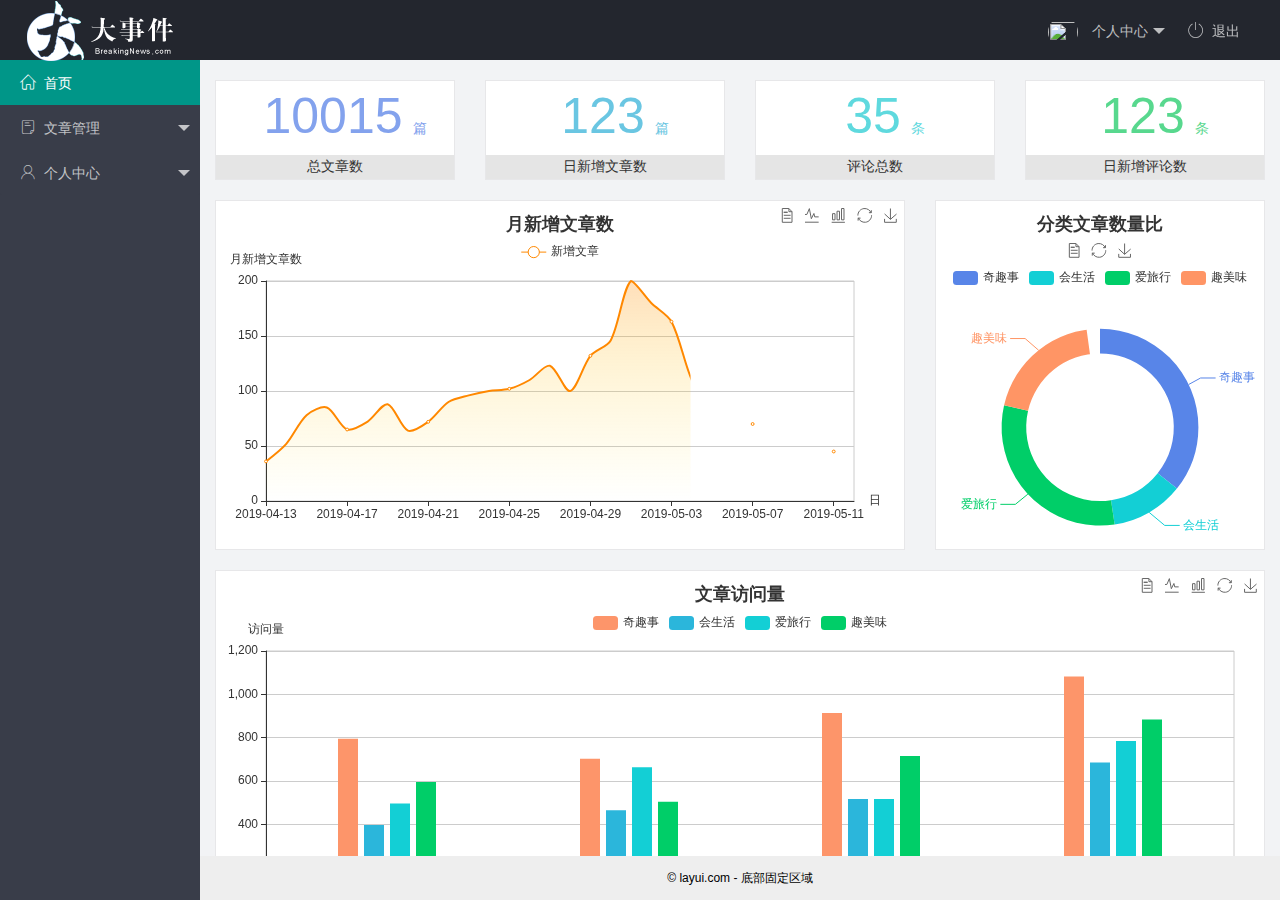
==== index.html @ 003c9196 "新增了index.html" ====
<!DOCTYPE html>
<html lang="en">

<head>
    <meta charset="UTF-8" />
    <meta name="viewport" content="width=device-width, initial-scale=1.0" />
    <title>后台主页</title>
    <!-- 导入 layui 的样式表 -->
    <link rel="stylesheet" href="/assets/lib/layui/css/layui.css" />
    <link rel="stylesheet" href="/assets/css/index.css">
    <link rel="stylesheet" href="/assets/fonts/iconfont.css">
</head>

<body class="layui-layout-body">
    <div class="layui-layout layui-layout-admin">
        <div class="layui-header">
            <div class="layui-logo">
                <img src="/assets/images/logo.png" alt="" />
            </div>
            <!-- 头部区域（可配合layui已有的水平导航） -->
            <ul class="layui-nav layui-layout-right">
                <li class="layui-nav-item">
                    <a href="javascript:;">
                        <img src="http://t.cn/RCzsdCq" class="layui-nav-img" />
                        个人中心
                    </a>
                    <dl class="layui-nav-child">
                        <dd><a href="">基本资料</a></dd>
                        <dd><a href="">更换头像</a></dd>
                        <dd><a href="">重置密码</a></dd>
                    </dl>
                </li>
                <li class="layui-nav-item"><a href=""><span class="iconfont icon-tuichu"></span>退出</a></li>
            </ul>
        </div>

        <div class="layui-side layui-bg-black">
            <div class="layui-side-scroll">
                <!-- 左侧导航区域（可配合layui已有的垂直导航） -->
                <ul class="layui-nav layui-nav-tree" lay-shrink="all">
                    <li class="layui-nav-item  layui-this"><a href="/home/dashboard.html" target="fm"><span
                                class="iconfont icon-home"></span>首页</a></li>
                    <li class="layui-nav-item">
                        <a class="" href="javascript:;"><span class="iconfont icon-16"></span>文章管理</a>
                        <dl class="layui-nav-child">
                            <dd><a href="javascript:;"><i class="layui-icon layui-icon-app"></i>文章类别</a></dd>
                            <dd><a href="javascript:;"><i class="layui-icon layui-icon-app"></i>文章列表</a></dd>
                            <dd><a href="javascript:;"><i class="layui-icon layui-icon-app"></i>发布文章</a></dd>
                        </dl>
                    </li>
                    <li class="layui-nav-item">
                        <a href="javascript:;"><span class="iconfont icon-user"></span>个人中心</a>
                        <dl class="layui-nav-child">
                            <dd><a href="javascript:;"><i class="layui-icon layui-icon-app"></i>基本资料</a></dd>
                            <dd><a href="javascript:;"><i class="layui-icon layui-icon-app"></i>更换头像</a></dd>
                            <dd><a href=""><i class="layui-icon layui-icon-app"></i>重置密码</a></dd>
                        </dl>
                    </li>
                </ul>
            </div>
        </div>

        <div class="layui-body">
            <!-- 内容主体区域 -->
            <!-- <div style="padding: 15px;">内容主体区域</div> -->
            <iframe name="fm" frameborder="0" src="/home/dashboard.html"></iframe>
        </div>

        <div class="layui-footer">
            <!-- 底部固定区域 -->
            © layui.com - 底部固定区域
        </div>
    </div>
    <!-- 导入 layui 的JS文件 -->
    <script src="/assets/lib/layui/layui.all.js"></script>
</body>

</html>
---- assets/lib/layui/css/layui.css ----
/** layui-v2.5.5 MIT License By https://www.layui.com */
 .layui-inline,img{display:inline-block;vertical-align:middle}h1,h2,h3,h4,h5,h6{font-weight:400}.layui-edge,.layui-header,.layui-inline,.layui-main{position:relative}.layui-body,.layui-edge,.layui-elip{overflow:hidden}.layui-btn,.layui-edge,.layui-inline,img{vertical-align:middle}.layui-btn,.layui-disabled,.layui-icon,.layui-unselect{-moz-user-select:none;-webkit-user-select:none;-ms-user-select:none}.layui-elip,.layui-form-checkbox span,.layui-form-pane .layui-form-label{text-overflow:ellipsis;white-space:nowrap}.layui-breadcrumb,.layui-tree-btnGroup{visibility:hidden}blockquote,body,button,dd,div,dl,dt,form,h1,h2,h3,h4,h5,h6,input,li,ol,p,pre,td,textarea,th,ul{margin:0;padding:0;-webkit-tap-highlight-color:rgba(0,0,0,0)}a:active,a:hover{outline:0}img{border:none}li{list-style:none}table{border-collapse:collapse;border-spacing:0}h4,h5,h6{font-size:100%}button,input,optgroup,option,select,textarea{font-family:inherit;font-size:inherit;font-style:inherit;font-weight:inherit;outline:0}pre{white-space:pre-wrap;white-space:-moz-pre-wrap;white-space:-pre-wrap;white-space:-o-pre-wrap;word-wrap:break-word}body{line-height:24px;font:14px Helvetica Neue,Helvetica,PingFang SC,Tahoma,Arial,sans-serif}hr{height:1px;margin:10px 0;border:0;clear:both}a{color:#333;text-decoration:none}a:hover{color:#777}a cite{font-style:normal;*cursor:pointer}.layui-border-box,.layui-border-box *{box-sizing:border-box}.layui-box,.layui-box *{box-sizing:content-box}.layui-clear{clear:both;*zoom:1}.layui-clear:after{content:'\20';clear:both;*zoom:1;display:block;height:0}.layui-inline{*display:inline;*zoom:1}.layui-edge{display:inline-block;width:0;height:0;border-width:6px;border-style:dashed;border-color:transparent}.layui-edge-top{top:-4px;border-bottom-color:#999;border-bottom-style:solid}.layui-edge-right{border-left-color:#999;border-left-style:solid}.layui-edge-bottom{top:2px;border-top-color:#999;border-top-style:solid}.layui-edge-left{border-right-color:#999;border-right-style:solid}.layui-disabled,.layui-disabled:hover{color:#d2d2d2!important;cursor:not-allowed!important}.layui-circle{border-radius:100%}.layui-show{display:block!important}.layui-hide{display:none!important}@font-face{font-family:layui-icon;src:url(../font/iconfont.eot?v=250);src:url(../font/iconfont.eot?v=250#iefix) format('embedded-opentype'),url(../font/iconfont.woff2?v=250) format('woff2'),url(../font/iconfont.woff?v=250) format('woff'),url(../font/iconfont.ttf?v=250) format('truetype'),url(../font/iconfont.svg?v=250#layui-icon) format('svg')}.layui-icon{font-family:layui-icon!important;font-size:16px;font-style:normal;-webkit-font-smoothing:antialiased;-moz-osx-font-smoothing:grayscale}.layui-icon-reply-fill:before{content:"\e611"}.layui-icon-set-fill:before{content:"\e614"}.layui-icon-menu-fill:before{content:"\e60f"}.layui-icon-search:before{content:"\e615"}.layui-icon-share:before{content:"\e641"}.layui-icon-set-sm:before{content:"\e620"}.layui-icon-engine:before{content:"\e628"}.layui-icon-close:before{content:"\1006"}.layui-icon-close-fill:before{content:"\1007"}.layui-icon-chart-screen:before{content:"\e629"}.layui-icon-star:before{content:"\e600"}.layui-icon-circle-dot:before{content:"\e617"}.layui-icon-chat:before{content:"\e606"}.layui-icon-release:before{content:"\e609"}.layui-icon-list:before{content:"\e60a"}.layui-icon-chart:before{content:"\e62c"}.layui-icon-ok-circle:before{content:"\1005"}.layui-icon-layim-theme:before{content:"\e61b"}.layui-icon-table:before{content:"\e62d"}.layui-icon-right:before{content:"\e602"}.layui-icon-left:before{content:"\e603"}.layui-icon-cart-simple:before{content:"\e698"}.layui-icon-face-cry:before{content:"\e69c"}.layui-icon-face-smile:before{content:"\e6af"}.layui-icon-survey:before{content:"\e6b2"}.layui-icon-tree:before{content:"\e62e"}.layui-icon-upload-circle:before{content:"\e62f"}.layui-icon-add-circle:before{content:"\e61f"}.layui-icon-download-circle:before{content:"\e601"}.layui-icon-templeate-1:before{content:"\e630"}.layui-icon-util:before{content:"\e631"}.layui-icon-face-surprised:before{content:"\e664"}.layui-icon-edit:before{content:"\e642"}.layui-icon-speaker:before{content:"\e645"}.layui-icon-down:before{content:"\e61a"}.layui-icon-file:before{content:"\e621"}.layui-icon-layouts:before{content:"\e632"}.layui-icon-rate-half:before{content:"\e6c9"}.layui-icon-add-circle-fine:before{content:"\e608"}.layui-icon-prev-circle:before{content:"\e633"}.layui-icon-read:before{content:"\e705"}.layui-icon-404:before{content:"\e61c"}.layui-icon-carousel:before{content:"\e634"}.layui-icon-help:before{content:"\e607"}.layui-icon-code-circle:before{content:"\e635"}.layui-icon-water:before{content:"\e636"}.layui-icon-username:before{content:"\e66f"}.layui-icon-find-fill:before{content:"\e670"}.layui-icon-about:before{content:"\e60b"}.layui-icon-location:before{content:"\e715"}.layui-icon-up:before{content:"\e619"}.layui-icon-pause:before{content:"\e651"}.layui-icon-date:before{content:"\e637"}.layui-icon-layim-uploadfile:before{content:"\e61d"}.layui-icon-delete:before{content:"\e640"}.layui-icon-play:before{content:"\e652"}.layui-icon-top:before{content:"\e604"}.layui-icon-friends:before{content:"\e612"}.layui-icon-refresh-3:before{content:"\e9aa"}.layui-icon-ok:before{content:"\e605"}.layui-icon-layer:before{content:"\e638"}.layui-icon-face-smile-fine:before{content:"\e60c"}.layui-icon-dollar:before{content:"\e659"}.layui-icon-group:before{content:"\e613"}.layui-icon-layim-download:before{content:"\e61e"}.layui-icon-picture-fine:before{content:"\e60d"}.layui-icon-link:before{content:"\e64c"}.layui-icon-diamond:before{content:"\e735"}.layui-icon-log:before{content:"\e60e"}.layui-icon-rate-solid:before{content:"\e67a"}.layui-icon-fonts-del:before{content:"\e64f"}.layui-icon-unlink:before{content:"\e64d"}.layui-icon-fonts-clear:before{content:"\e639"}.layui-icon-triangle-r:before{content:"\e623"}.layui-icon-circle:before{content:"\e63f"}.layui-icon-radio:before{content:"\e643"}.layui-icon-align-center:before{content:"\e647"}.layui-icon-align-right:before{content:"\e648"}.layui-icon-align-left:before{content:"\e649"}.layui-icon-loading-1:before{content:"\e63e"}.layui-icon-return:before{content:"\e65c"}.layui-icon-fonts-strong:before{content:"\e62b"}.layui-icon-upload:before{content:"\e67c"}.layui-icon-dialogue:before{content:"\e63a"}.layui-icon-video:before{content:"\e6ed"}.layui-icon-headset:before{content:"\e6fc"}.layui-icon-cellphone-fine:before{content:"\e63b"}.layui-icon-add-1:before{content:"\e654"}.layui-icon-face-smile-b:before{content:"\e650"}.layui-icon-fonts-html:before{content:"\e64b"}.layui-icon-form:before{content:"\e63c"}.layui-icon-cart:before{content:"\e657"}.layui-icon-camera-fill:before{content:"\e65d"}.layui-icon-tabs:before{content:"\e62a"}.layui-icon-fonts-code:before{content:"\e64e"}.layui-icon-fire:before{content:"\e756"}.layui-icon-set:before{content:"\e716"}.layui-icon-fonts-u:before{content:"\e646"}.layui-icon-triangle-d:before{content:"\e625"}.layui-icon-tips:before{content:"\e702"}.layui-icon-picture:before{content:"\e64a"}.layui-icon-more-vertical:before{content:"\e671"}.layui-icon-flag:before{content:"\e66c"}.layui-icon-loading:before{content:"\e63d"}.layui-icon-fonts-i:before{content:"\e644"}.layui-icon-refresh-1:before{content:"\e666"}.layui-icon-rmb:before{content:"\e65e"}.layui-icon-home:before{content:"\e68e"}.layui-icon-user:before{content:"\e770"}.layui-icon-notice:before{content:"\e667"}.layui-icon-login-weibo:before{content:"\e675"}.layui-icon-voice:before{content:"\e688"}.layui-icon-upload-drag:before{content:"\e681"}.layui-icon-login-qq:before{content:"\e676"}.layui-icon-snowflake:before{content:"\e6b1"}.layui-icon-file-b:before{content:"\e655"}.layui-icon-template:before{content:"\e663"}.layui-icon-auz:before{content:"\e672"}.layui-icon-console:before{content:"\e665"}.layui-icon-app:before{content:"\e653"}.layui-icon-prev:before{content:"\e65a"}.layui-icon-website:before{content:"\e7ae"}.layui-icon-next:before{content:"\e65b"}.layui-icon-component:before{content:"\e857"}.layui-icon-more:before{content:"\e65f"}.layui-icon-login-wechat:before{content:"\e677"}.layui-icon-shrink-right:before{content:"\e668"}.layui-icon-spread-left:before{content:"\e66b"}.layui-icon-camera:before{content:"\e660"}.layui-icon-note:before{content:"\e66e"}.layui-icon-refresh:before{content:"\e669"}.layui-icon-female:before{content:"\e661"}.layui-icon-male:before{content:"\e662"}.layui-icon-password:before{content:"\e673"}.layui-icon-senior:before{content:"\e674"}.layui-icon-theme:before{content:"\e66a"}.layui-icon-tread:before{content:"\e6c5"}.layui-icon-praise:before{content:"\e6c6"}.layui-icon-star-fill:before{content:"\e658"}.layui-icon-rate:before{content:"\e67b"}.layui-icon-template-1:before{content:"\e656"}.layui-icon-vercode:before{content:"\e679"}.layui-icon-cellphone:before{content:"\e678"}.layui-icon-screen-full:before{content:"\e622"}.layui-icon-screen-restore:before{content:"\e758"}.layui-icon-cols:before{content:"\e610"}.layui-icon-export:before{content:"\e67d"}.layui-icon-print:before{content:"\e66d"}.layui-icon-slider:before{content:"\e714"}.layui-icon-addition:before{content:"\e624"}.layui-icon-subtraction:before{content:"\e67e"}.layui-icon-service:before{content:"\e626"}.layui-icon-transfer:before{content:"\e691"}.layui-main{width:1140px;margin:0 auto}.layui-header{z-index:1000;height:60px}.layui-header a:hover{transition:all .5s;-webkit-transition:all .5s}.layui-side{position:fixed;left:0;top:0;bottom:0;z-index:999;width:200px;overflow-x:hidden}.layui-side-scroll{position:relative;width:220px;height:100%;overflow-x:hidden}.layui-body{position:absolute;left:200px;right:0;top:0;bottom:0;z-index:998;width:auto;overflow-y:auto;box-sizing:border-box}.layui-layout-body{overflow:hidden}.layui-layout-admin .layui-header{background-color:#23262E}.layui-layout-admin .layui-side{top:60px;width:200px;overflow-x:hidden}.layui-layout-admin .layui-body{position:fixed;top:60px;bottom:44px}.layui-layout-admin .layui-main{width:auto;margin:0 15px}.layui-layout-admin .layui-footer{position:fixed;left:200px;right:0;bottom:0;height:44px;line-height:44px;padding:0 15px;background-color:#eee}.layui-layout-admin .layui-logo{position:absolute;left:0;top:0;width:200px;height:100%;line-height:60px;text-align:center;color:#009688;font-size:16px}.layui-layout-admin .layui-header .layui-nav{background:0 0}.layui-layout-left{position:absolute!important;left:200px;top:0}.layui-layout-right{position:absolute!important;right:0;top:0}.layui-container{position:relative;margin:0 auto;padding:0 15px;box-sizing:border-box}.layui-fluid{position:relative;margin:0 auto;padding:0 15px}.layui-row:after,.layui-row:before{content:'';display:block;clear:both}.layui-col-lg1,.layui-col-lg10,.layui-col-lg11,.layui-col-lg12,.layui-col-lg2,.layui-col-lg3,.layui-col-lg4,.layui-col-lg5,.layui-col-lg6,.layui-col-lg7,.layui-col-lg8,.layui-col-lg9,.layui-col-md1,.layui-col-md10,.layui-col-md11,.layui-col-md12,.layui-col-md2,.layui-col-md3,.layui-col-md4,.layui-col-md5,.layui-col-md6,.layui-col-md7,.layui-col-md8,.layui-col-md9,.layui-col-sm1,.layui-col-sm10,.layui-col-sm11,.layui-col-sm12,.layui-col-sm2,.layui-col-sm3,.layui-col-sm4,.layui-col-sm5,.layui-col-sm6,.layui-col-sm7,.layui-col-sm8,.layui-col-sm9,.layui-col-xs1,.layui-col-xs10,.layui-col-xs11,.layui-col-xs12,.layui-col-xs2,.layui-col-xs3,.layui-col-xs4,.layui-col-xs5,.layui-col-xs6,.layui-col-xs7,.layui-col-xs8,.layui-col-xs9{position:relative;display:block;box-sizing:border-box}.layui-col-xs1,.layui-col-xs10,.layui-col-xs11,.layui-col-xs12,.layui-col-xs2,.layui-col-xs3,.layui-col-xs4,.layui-col-xs5,.layui-col-xs6,.layui-col-xs7,.layui-col-xs8,.layui-col-xs9{float:left}.layui-col-xs1{width:8.33333333%}.layui-col-xs2{width:16.66666667%}.layui-col-xs3{width:25%}.layui-col-xs4{width:33.33333333%}.layui-col-xs5{width:41.66666667%}.layui-col-xs6{width:50%}.layui-col-xs7{width:58.33333333%}.layui-col-xs8{width:66.66666667%}.layui-col-xs9{width:75%}.layui-col-xs10{width:83.33333333%}.layui-col-xs11{width:91.66666667%}.layui-col-xs12{width:100%}.layui-col-xs-offset1{margin-left:8.33333333%}.layui-col-xs-offset2{margin-left:16.66666667%}.layui-col-xs-offset3{margin-left:25%}.layui-col-xs-offset4{margin-left:33.33333333%}.layui-col-xs-offset5{margin-left:41.66666667%}.layui-col-xs-offset6{margin-left:50%}.layui-col-xs-offset7{margin-left:58.33333333%}.layui-col-xs-offset8{margin-left:66.66666667%}.layui-col-xs-offset9{margin-left:75%}.layui-col-xs-offset10{margin-left:83.33333333%}.layui-col-xs-offset11{margin-left:91.66666667%}.layui-col-xs-offset12{margin-left:100%}@media screen and (max-width:768px){.layui-hide-xs{display:none!important}.layui-show-xs-block{display:block!important}.layui-show-xs-inline{display:inline!important}.layui-show-xs-inline-block{display:inline-block!important}}@media screen and (min-width:768px){.layui-container{width:750px}.layui-hide-sm{display:none!important}.layui-show-sm-block{display:block!important}.layui-show-sm-inline{display:inline!important}.layui-show-sm-inline-block{display:inline-block!important}.layui-col-sm1,.layui-col-sm10,.layui-col-sm11,.layui-col-sm12,.layui-col-sm2,.layui-col-sm3,.layui-col-sm4,.layui-col-sm5,.layui-col-sm6,.layui-col-sm7,.layui-col-sm8,.layui-col-sm9{float:left}.layui-col-sm1{width:8.33333333%}.layui-col-sm2{width:16.66666667%}.layui-col-sm3{width:25%}.layui-col-sm4{width:33.33333333%}.layui-col-sm5{width:41.66666667%}.layui-col-sm6{width:50%}.layui-col-sm7{width:58.33333333%}.layui-col-sm8{width:66.66666667%}.layui-col-sm9{width:75%}.layui-col-sm10{width:83.33333333%}.layui-col-sm11{width:91.66666667%}.layui-col-sm12{width:100%}.layui-col-sm-offset1{margin-left:8.33333333%}.layui-col-sm-offset2{margin-left:16.66666667%}.layui-col-sm-offset3{margin-left:25%}.layui-col-sm-offset4{margin-left:33.33333333%}.layui-col-sm-offset5{margin-left:41.66666667%}.layui-col-sm-offset6{margin-left:50%}.layui-col-sm-offset7{margin-left:58.33333333%}.layui-col-sm-offset8{margin-left:66.66666667%}.layui-col-sm-offset9{margin-left:75%}.layui-col-sm-offset10{margin-left:83.33333333%}.layui-col-sm-offset11{margin-left:91.66666667%}.layui-col-sm-offset12{margin-left:100%}}@media screen and (min-width:992px){.layui-container{width:970px}.layui-hide-md{display:none!important}.layui-show-md-block{display:block!important}.layui-show-md-inline{display:inline!important}.layui-show-md-inline-block{display:inline-block!important}.layui-col-md1,.layui-col-md10,.layui-col-md11,.layui-col-md12,.layui-col-md2,.layui-col-md3,.layui-col-md4,.layui-col-md5,.layui-col-md6,.layui-col-md7,.layui-col-md8,.layui-col-md9{float:left}.layui-col-md1{width:8.33333333%}.layui-col-md2{width:16.66666667%}.layui-col-md3{width:25%}.layui-col-md4{width:33.33333333%}.layui-col-md5{width:41.66666667%}.layui-col-md6{width:50%}.layui-col-md7{width:58.33333333%}.layui-col-md8{width:66.66666667%}.layui-col-md9{width:75%}.layui-col-md10{width:83.33333333%}.layui-col-md11{width:91.66666667%}.layui-col-md12{width:100%}.layui-col-md-offset1{margin-left:8.33333333%}.layui-col-md-offset2{margin-left:16.66666667%}.layui-col-md-offset3{margin-left:25%}.layui-col-md-offset4{margin-left:33.33333333%}.layui-col-md-offset5{margin-left:41.66666667%}.layui-col-md-offset6{margin-left:50%}.layui-col-md-offset7{margin-left:58.33333333%}.layui-col-md-offset8{margin-left:66.66666667%}.layui-col-md-offset9{margin-left:75%}.layui-col-md-offset10{margin-left:83.33333333%}.layui-col-md-offset11{margin-left:91.66666667%}.layui-col-md-offset12{margin-left:100%}}@media screen and (min-width:1200px){.layui-container{width:1170px}.layui-hide-lg{display:none!important}.layui-show-lg-block{display:block!important}.layui-show-lg-inline{display:inline!important}.layui-show-lg-inline-block{display:inline-block!important}.layui-col-lg1,.layui-col-lg10,.layui-col-lg11,.layui-col-lg12,.layui-col-lg2,.layui-col-lg3,.layui-col-lg4,.layui-col-lg5,.layui-col-lg6,.layui-col-lg7,.layui-col-lg8,.layui-col-lg9{float:left}.layui-col-lg1{width:8.33333333%}.layui-col-lg2{width:16.66666667%}.layui-col-lg3{width:25%}.layui-col-lg4{width:33.33333333%}.layui-col-lg5{width:41.66666667%}.layui-col-lg6{width:50%}.layui-col-lg7{width:58.33333333%}.layui-col-lg8{width:66.66666667%}.layui-col-lg9{width:75%}.layui-col-lg10{width:83.33333333%}.layui-col-lg11{width:91.66666667%}.layui-col-lg12{width:100%}.layui-col-lg-offset1{margin-left:8.33333333%}.layui-col-lg-offset2{margin-left:16.66666667%}.layui-col-lg-offset3{margin-left:25%}.layui-col-lg-offset4{margin-left:33.33333333%}.layui-col-lg-offset5{margin-left:41.66666667%}.layui-col-lg-offset6{margin-left:50%}.layui-col-lg-offset7{margin-left:58.33333333%}.layui-col-lg-offset8{margin-left:66.66666667%}.layui-col-lg-offset9{margin-left:75%}.layui-col-lg-offset10{margin-left:83.33333333%}.layui-col-lg-offset11{margin-left:91.66666667%}.layui-col-lg-offset12{margin-left:100%}}.layui-col-space1{margin:-.5px}.layui-col-space1>*{padding:.5px}.layui-col-space3{margin:-1.5px}.layui-col-space3>*{padding:1.5px}.layui-col-space5{margin:-2.5px}.layui-col-space5>*{padding:2.5px}.layui-col-space8{margin:-3.5px}.layui-col-space8>*{padding:3.5px}.layui-col-space10{margin:-5px}.layui-col-space10>*{padding:5px}.layui-col-space12{margin:-6px}.layui-col-space12>*{padding:6px}.layui-col-space15{margin:-7.5px}.layui-col-space15>*{padding:7.5px}.layui-col-space18{margin:-9px}.layui-col-space18>*{padding:9px}.layui-col-space20{margin:-10px}.layui-col-space20>*{padding:10px}.layui-col-space22{margin:-11px}.layui-col-space22>*{padding:11px}.layui-col-space25{margin:-12.5px}.layui-col-space25>*{padding:12.5px}.layui-col-space30{margin:-15px}.layui-col-space30>*{padding:15px}.layui-btn,.layui-input,.layui-select,.layui-textarea,.layui-upload-button{outline:0;-webkit-appearance:none;transition:all .3s;-webkit-transition:all .3s;box-sizing:border-box}.layui-elem-quote{margin-bottom:10px;padding:15px;line-height:22px;border-left:5px solid #009688;border-radius:0 2px 2px 0;background-color:#f2f2f2}.layui-quote-nm{border-style:solid;border-width:1px 1px 1px 5px;background:0 0}.layui-elem-field{margin-bottom:10px;padding:0;border-width:1px;border-style:solid}.layui-elem-field legend{margin-left:20px;padding:0 10px;font-size:20px;font-weight:300}.layui-field-title{margin:10px 0 20px;border-width:1px 0 0}.layui-field-box{padding:10px 15px}.layui-field-title .layui-field-box{padding:10px 0}.layui-progress{position:relative;height:6px;border-radius:20px;background-color:#e2e2e2}.layui-progress-bar{position:absolute;left:0;top:0;width:0;max-width:100%;height:6px;border-radius:20px;text-align:right;background-color:#5FB878;transition:all .3s;-webkit-transition:all .3s}.layui-progress-big,.layui-progress-big .layui-progress-bar{height:18px;line-height:18px}.layui-progress-text{position:relative;top:-20px;line-height:18px;font-size:12px;color:#666}.layui-progress-big .layui-progress-text{position:static;padding:0 10px;color:#fff}.layui-collapse{border-width:1px;border-style:solid;border-radius:2px}.layui-colla-content,.layui-colla-item{border-top-width:1px;border-top-style:solid}.layui-colla-item:first-child{border-top:none}.layui-colla-title{position:relative;height:42px;line-height:42px;padding:0 15px 0 35px;color:#333;background-color:#f2f2f2;cursor:pointer;font-size:14px;overflow:hidden}.layui-colla-content{display:none;padding:10px 15px;line-height:22px;color:#666}.layui-colla-icon{position:absolute;left:15px;top:0;font-size:14px}.layui-card{margin-bottom:15px;border-radius:2px;background-color:#fff;box-shadow:0 1px 2px 0 rgba(0,0,0,.05)}.layui-card:last-child{margin-bottom:0}.layui-card-header{position:relative;height:42px;line-height:42px;padding:0 15px;border-bottom:1px solid #f6f6f6;color:#333;border-radius:2px 2px 0 0;font-size:14px}.layui-bg-black,.layui-bg-blue,.layui-bg-cyan,.layui-bg-green,.layui-bg-orange,.layui-bg-red{color:#fff!important}.layui-card-body{position:relative;padding:10px 15px;line-height:24px}.layui-card-body[pad15]{padding:15px}.layui-card-body[pad20]{padding:20px}.layui-card-body .layui-table{margin:5px 0}.layui-card .layui-tab{margin:0}.layui-panel-window{position:relative;padding:15px;border-radius:0;border-top:5px solid #E6E6E6;background-color:#fff}.layui-auxiliar-moving{position:fixed;left:0;right:0;top:0;bottom:0;width:100%;height:100%;background:0 0;z-index:9999999999}.layui-form-label,.layui-form-mid,.layui-form-select,.layui-input-block,.layui-input-inline,.layui-textarea{position:relative}.layui-bg-red{background-color:#FF5722!important}.layui-bg-orange{background-color:#FFB800!important}.layui-bg-green{background-color:#009688!important}.layui-bg-cyan{background-color:#2F4056!important}.layui-bg-blue{background-color:#1E9FFF!important}.layui-bg-black{background-color:#393D49!important}.layui-bg-gray{background-color:#eee!important;color:#666!important}.layui-badge-rim,.layui-colla-content,.layui-colla-item,.layui-collapse,.layui-elem-field,.layui-form-pane .layui-form-item[pane],.layui-form-pane .layui-form-label,.layui-input,.layui-layedit,.layui-layedit-tool,.layui-quote-nm,.layui-select,.layui-tab-bar,.layui-tab-card,.layui-tab-title,.layui-tab-title .layui-this:after,.layui-textarea{border-color:#e6e6e6}.layui-timeline-item:before,hr{background-color:#e6e6e6}.layui-text{line-height:22px;font-size:14px;color:#666}.layui-text h1,.layui-text h2,.layui-text h3{font-weight:500;color:#333}.layui-text h1{font-size:30px}.layui-text h2{font-size:24px}.layui-text h3{font-size:18px}.layui-text a:not(.layui-btn){color:#01AAED}.layui-text a:not(.layui-btn):hover{text-decoration:underline}.layui-text ul{padding:5px 0 5px 15px}.layui-text ul li{margin-top:5px;list-style-type:disc}.layui-text em,.layui-word-aux{color:#999!important;padding:0 5px!important}.layui-btn{display:inline-block;height:38px;line-height:38px;padding:0 18px;background-color:#009688;color:#fff;white-space:nowrap;text-align:center;font-size:14px;border:none;border-radius:2px;cursor:pointer}.layui-btn:hover{opacity:.8;filter:alpha(opacity=80);color:#fff}.layui-btn:active{opacity:1;filter:alpha(opacity=100)}.layui-btn+.layui-btn{margin-left:10px}.layui-btn-container{font-size:0}.layui-btn-container .layui-btn{margin-right:10px;margin-bottom:10px}.layui-btn-container .layui-btn+.layui-btn{margin-left:0}.layui-table .layui-btn-container .layui-btn{margin-bottom:9px}.layui-btn-radius{border-radius:100px}.layui-btn .layui-icon{margin-right:3px;font-size:18px;vertical-align:bottom;vertical-align:middle\9}.layui-btn-primary{border:1px solid #C9C9C9;background-color:#fff;color:#555}.layui-btn-primary:hover{border-color:#009688;color:#333}.layui-btn-normal{background-color:#1E9FFF}.layui-btn-warm{background-color:#FFB800}.layui-btn-danger{background-color:#FF5722}.layui-btn-checked{background-color:#5FB878}.layui-btn-disabled,.layui-btn-disabled:active,.layui-btn-disabled:hover{border:1px solid #e6e6e6;background-color:#FBFBFB;color:#C9C9C9;cursor:not-allowed;opacity:1}.layui-btn-lg{height:44px;line-height:44px;padding:0 25px;font-size:16px}.layui-btn-sm{height:30px;line-height:30px;padding:0 10px;font-size:12px}.layui-btn-sm i{font-size:16px!important}.layui-btn-xs{height:22px;line-height:22px;padding:0 5px;font-size:12px}.layui-btn-xs i{font-size:14px!important}.layui-btn-group{display:inline-block;vertical-align:middle;font-size:0}.layui-btn-group .layui-btn{margin-left:0!important;margin-right:0!important;border-left:1px solid rgba(255,255,255,.5);border-radius:0}.layui-btn-group .layui-btn-primary{border-left:none}.layui-btn-group .layui-btn-primary:hover{border-color:#C9C9C9;color:#009688}.layui-btn-group .layui-btn:first-child{border-left:none;border-radius:2px 0 0 2px}.layui-btn-group .layui-btn-primary:first-child{border-left:1px solid #c9c9c9}.layui-btn-group .layui-btn:last-child{border-radius:0 2px 2px 0}.layui-btn-group .layui-btn+.layui-btn{margin-left:0}.layui-btn-group+.layui-btn-group{margin-left:10px}.layui-btn-fluid{width:100%}.layui-input,.layui-select,.layui-textarea{height:38px;line-height:1.3;line-height:38px\9;border-width:1px;border-style:solid;background-color:#fff;border-radius:2px}.layui-input::-webkit-input-placeholder,.layui-select::-webkit-input-placeholder,.layui-textarea::-webkit-input-placeholder{line-height:1.3}.layui-input,.layui-textarea{display:block;width:100%;padding-left:10px}.layui-input:hover,.layui-textarea:hover{border-color:#D2D2D2!important}.layui-input:focus,.layui-textarea:focus{border-color:#C9C9C9!important}.layui-textarea{min-height:100px;height:auto;line-height:20px;padding:6px 10px;resize:vertical}.layui-select{padding:0 10px}.layui-form input[type=checkbox],.layui-form input[type=radio],.layui-form select{display:none}.layui-form [lay-ignore]{display:initial}.layui-form-item{margin-bottom:15px;clear:both;*zoom:1}.layui-form-item:after{content:'\20';clear:both;*zoom:1;display:block;height:0}.layui-form-label{float:left;display:block;padding:9px 15px;width:80px;font-weight:400;line-height:20px;text-align:right}.layui-form-label-col{display:block;float:none;padding:9px 0;line-height:20px;text-align:left}.layui-form-item .layui-inline{margin-bottom:5px;margin-right:10px}.layui-input-block{margin-left:110px;min-height:36px}.layui-input-inline{display:inline-block;vertical-align:middle}.layui-form-item .layui-input-inline{float:left;width:190px;margin-right:10px}.layui-form-text .layui-input-inline{width:auto}.layui-form-mid{float:left;display:block;padding:9px 0!important;line-height:20px;margin-right:10px}.layui-form-danger+.layui-form-select .layui-input,.layui-form-danger:focus{border-color:#FF5722!important}.layui-form-select .layui-input{padding-right:30px;cursor:pointer}.layui-form-select .layui-edge{position:absolute;right:10px;top:50%;margin-top:-3px;cursor:pointer;border-width:6px;border-top-color:#c2c2c2;border-top-style:solid;transition:all .3s;-webkit-transition:all .3s}.layui-form-select dl{display:none;position:absolute;left:0;top:42px;padding:5px 0;z-index:899;min-width:100%;border:1px solid #d2d2d2;max-height:300px;overflow-y:auto;background-color:#fff;border-radius:2px;box-shadow:0 2px 4px rgba(0,0,0,.12);box-sizing:border-box}.layui-form-select dl dd,.layui-form-select dl dt{padding:0 10px;line-height:36px;white-space:nowrap;overflow:hidden;text-overflow:ellipsis}.layui-form-select dl dt{font-size:12px;color:#999}.layui-form-select dl dd{cursor:pointer}.layui-form-select dl dd:hover{background-color:#f2f2f2;-webkit-transition:.5s all;transition:.5s all}.layui-form-select .layui-select-group dd{padding-left:20px}.layui-form-select dl dd.layui-select-tips{padding-left:10px!important;color:#999}.layui-form-select dl dd.layui-this{background-color:#5FB878;color:#fff}.layui-form-checkbox,.layui-form-select dl dd.layui-disabled{background-color:#fff}.layui-form-selected dl{display:block}.layui-form-checkbox,.layui-form-checkbox *,.layui-form-switch{display:inline-block;vertical-align:middle}.layui-form-selected .layui-edge{margin-top:-9px;-webkit-transform:rotate(180deg);transform:rotate(180deg);margin-top:-3px\9}:root .layui-form-selected .layui-edge{margin-top:-9px\0/IE9}.layui-form-selectup dl{top:auto;bottom:42px}.layui-select-none{margin:5px 0;text-align:center;color:#999}.layui-select-disabled .layui-disabled{border-color:#eee!important}.layui-select-disabled .layui-edge{border-top-color:#d2d2d2}.layui-form-checkbox{position:relative;height:30px;line-height:30px;margin-right:10px;padding-right:30px;cursor:pointer;font-size:0;-webkit-transition:.1s linear;transition:.1s linear;box-sizing:border-box}.layui-form-checkbox span{padding:0 10px;height:100%;font-size:14px;border-radius:2px 0 0 2px;background-color:#d2d2d2;color:#fff;overflow:hidden}.layui-form-checkbox:hover span{background-color:#c2c2c2}.layui-form-checkbox i{position:absolute;right:0;top:0;width:30px;height:28px;border:1px solid #d2d2d2;border-left:none;border-radius:0 2px 2px 0;color:#fff;font-size:20px;text-align:center}.layui-form-checkbox:hover i{border-color:#c2c2c2;color:#c2c2c2}.layui-form-checked,.layui-form-checked:hover{border-color:#5FB878}.layui-form-checked span,.layui-form-checked:hover span{background-color:#5FB878}.layui-form-checked i,.layui-form-checked:hover i{color:#5FB878}.layui-form-item .layui-form-checkbox{margin-top:4px}.layui-form-checkbox[lay-skin=primary]{height:auto!important;line-height:normal!important;min-width:18px;min-height:18px;border:none!important;margin-right:0;padding-left:28px;padding-right:0;background:0 0}.layui-form-checkbox[lay-skin=primary] span{padding-left:0;padding-right:15px;line-height:18px;background:0 0;color:#666}.layui-form-checkbox[lay-skin=primary] i{right:auto;left:0;width:16px;height:16px;line-height:16px;border:1px solid #d2d2d2;font-size:12px;border-radius:2px;background-color:#fff;-webkit-transition:.1s linear;transition:.1s linear}.layui-form-checkbox[lay-skin=primary]:hover i{border-color:#5FB878;color:#fff}.layui-form-checked[lay-skin=primary] i{border-color:#5FB878!important;background-color:#5FB878;color:#fff}.layui-checkbox-disbaled[lay-skin=primary] span{background:0 0!important;color:#c2c2c2}.layui-checkbox-disbaled[lay-skin=primary]:hover i{border-color:#d2d2d2}.layui-form-item .layui-form-checkbox[lay-skin=primary]{margin-top:10px}.layui-form-switch{position:relative;height:22px;line-height:22px;min-width:35px;padding:0 5px;margin-top:8px;border:1px solid #d2d2d2;border-radius:20px;cursor:pointer;background-color:#fff;-webkit-transition:.1s linear;transition:.1s linear}.layui-form-switch i{position:absolute;left:5px;top:3px;width:16px;height:16px;border-radius:20px;background-color:#d2d2d2;-webkit-transition:.1s linear;transition:.1s linear}.layui-form-switch em{position:relative;top:0;width:25px;margin-left:21px;padding:0!important;text-align:center!important;color:#999!important;font-style:normal!important;font-size:12px}.layui-form-onswitch{border-color:#5FB878;background-color:#5FB878}.layui-checkbox-disbaled,.layui-checkbox-disbaled i{border-color:#e2e2e2!important}.layui-form-onswitch i{left:100%;margin-left:-21px;background-color:#fff}.layui-form-onswitch em{margin-left:5px;margin-right:21px;color:#fff!important}.layui-checkbox-disbaled span{background-color:#e2e2e2!important}.layui-checkbox-disbaled:hover i{color:#fff!important}[lay-radio]{display:none}.layui-form-radio,.layui-form-radio *{display:inline-block;vertical-align:middle}.layui-form-radio{line-height:28px;margin:6px 10px 0 0;padding-right:10px;cursor:pointer;font-size:0}.layui-form-radio *{font-size:14px}.layui-form-radio>i{margin-right:8px;font-size:22px;color:#c2c2c2}.layui-form-radio>i:hover,.layui-form-radioed>i{color:#5FB878}.layui-radio-disbaled>i{color:#e2e2e2!important}.layui-form-pane .layui-form-label{width:110px;padding:8px 15px;height:38px;line-height:20px;border-width:1px;border-style:solid;border-radius:2px 0 0 2px;text-align:center;background-color:#FBFBFB;overflow:hidden;box-sizing:border-box}.layui-form-pane .layui-input-inline{margin-left:-1px}.layui-form-pane .layui-input-block{margin-left:110px;left:-1px}.layui-form-pane .layui-input{border-radius:0 2px 2px 0}.layui-form-pane .layui-form-text .layui-form-label{float:none;width:100%;border-radius:2px;box-sizing:border-box;text-align:left}.layui-form-pane .layui-form-text .layui-input-inline{display:block;margin:0;top:-1px;clear:both}.layui-form-pane .layui-form-text .layui-input-block{margin:0;left:0;top:-1px}.layui-form-pane .layui-form-text .layui-textarea{min-height:100px;border-radius:0 0 2px 2px}.layui-form-pane .layui-form-checkbox{margin:4px 0 4px 10px}.layui-form-pane .layui-form-radio,.layui-form-pane .layui-form-switch{margin-top:6px;margin-left:10px}.layui-form-pane .layui-form-item[pane]{position:relative;border-width:1px;border-style:solid}.layui-form-pane .layui-form-item[pane] .layui-form-label{position:absolute;left:0;top:0;height:100%;border-width:0 1px 0 0}.layui-form-pane .layui-form-item[pane] .layui-input-inline{margin-left:110px}@media screen and (max-width:450px){.layui-form-item .layui-form-label{text-overflow:ellipsis;overflow:hidden;white-space:nowrap}.layui-form-item .layui-inline{display:block;margin-right:0;margin-bottom:20px;clear:both}.layui-form-item .layui-inline:after{content:'\20';clear:both;display:block;height:0}.layui-form-item .layui-input-inline{display:block;float:none;left:-3px;width:auto;margin:0 0 10px 112px}.layui-form-item .layui-input-inline+.layui-form-mid{margin-left:110px;top:-5px;padding:0}.layui-form-item .layui-form-checkbox{margin-right:5px;margin-bottom:5px}}.layui-layedit{border-width:1px;border-style:solid;border-radius:2px}.layui-layedit-tool{padding:3px 5px;border-bottom-width:1px;border-bottom-style:solid;font-size:0}.layedit-tool-fixed{position:fixed;top:0;border-top:1px solid #e2e2e2}.layui-layedit-tool .layedit-tool-mid,.layui-layedit-tool .layui-icon{display:inline-block;vertical-align:middle;text-align:center;font-size:14px}.layui-layedit-tool .layui-icon{position:relative;width:32px;height:30px;line-height:30px;margin:3px 5px;color:#777;cursor:pointer;border-radius:2px}.layui-layedit-tool .layui-icon:hover{color:#393D49}.layui-layedit-tool .layui-icon:active{color:#000}.layui-layedit-tool .layedit-tool-active{background-color:#e2e2e2;color:#000}.layui-layedit-tool .layui-disabled,.layui-layedit-tool .layui-disabled:hover{color:#d2d2d2;cursor:not-allowed}.layui-layedit-tool .layedit-tool-mid{width:1px;height:18px;margin:0 10px;background-color:#d2d2d2}.layedit-tool-html{width:50px!important;font-size:30px!important}.layedit-tool-b,.layedit-tool-code,.layedit-tool-help{font-size:16px!important}.layedit-tool-d,.layedit-tool-face,.layedit-tool-image,.layedit-tool-unlink{font-size:18px!important}.layedit-tool-image input{position:absolute;font-size:0;left:0;top:0;width:100%;height:100%;opacity:.01;filter:Alpha(opacity=1);cursor:pointer}.layui-layedit-iframe iframe{display:block;width:100%}#LAY_layedit_code{overflow:hidden}.layui-laypage{display:inline-block;*display:inline;*zoom:1;vertical-align:middle;margin:10px 0;font-size:0}.layui-laypage>a:first-child,.layui-laypage>a:first-child em{border-radius:2px 0 0 2px}.layui-laypage>a:last-child,.layui-laypage>a:last-child em{border-radius:0 2px 2px 0}.layui-laypage>:first-child{margin-left:0!important}.layui-laypage>:last-child{margin-right:0!important}.layui-laypage a,.layui-laypage button,.layui-laypage input,.layui-laypage select,.layui-laypage span{border:1px solid #e2e2e2}.layui-laypage a,.layui-laypage span{display:inline-block;*display:inline;*zoom:1;vertical-align:middle;padding:0 15px;height:28px;line-height:28px;margin:0 -1px 5px 0;background-color:#fff;color:#333;font-size:12px}.layui-flow-more a *,.layui-laypage input,.layui-table-view select[lay-ignore]{display:inline-block}.layui-laypage a:hover{color:#009688}.layui-laypage em{font-style:normal}.layui-laypage .layui-laypage-spr{color:#999;font-weight:700}.layui-laypage a{text-decoration:none}.layui-laypage .layui-laypage-curr{position:relative}.layui-laypage .layui-laypage-curr em{position:relative;color:#fff}.layui-laypage .layui-laypage-curr .layui-laypage-em{position:absolute;left:-1px;top:-1px;padding:1px;width:100%;height:100%;background-color:#009688}.layui-laypage-em{border-radius:2px}.layui-laypage-next em,.layui-laypage-prev em{font-family:Sim sun;font-size:16px}.layui-laypage .layui-laypage-count,.layui-laypage .layui-laypage-limits,.layui-laypage .layui-laypage-refresh,.layui-laypage .layui-laypage-skip{margin-left:10px;margin-right:10px;padding:0;border:none}.layui-laypage .layui-laypage-limits,.layui-laypage .layui-laypage-refresh{vertical-align:top}.layui-laypage .layui-laypage-refresh i{font-size:18px;cursor:pointer}.layui-laypage select{height:22px;padding:3px;border-radius:2px;cursor:pointer}.layui-laypage .layui-laypage-skip{height:30px;line-height:30px;color:#999}.layui-laypage button,.layui-laypage input{height:30px;line-height:30px;border-radius:2px;vertical-align:top;background-color:#fff;box-sizing:border-box}.layui-laypage input{width:40px;margin:0 10px;padding:0 3px;text-align:center}.layui-laypage input:focus,.layui-laypage select:focus{border-color:#009688!important}.layui-laypage button{margin-left:10px;padding:0 10px;cursor:pointer}.layui-table,.layui-table-view{margin:10px 0}.layui-flow-more{margin:10px 0;text-align:center;color:#999;font-size:14px}.layui-flow-more a{height:32px;line-height:32px}.layui-flow-more a *{vertical-align:top}.layui-flow-more a cite{padding:0 20px;border-radius:3px;background-color:#eee;color:#333;font-style:normal}.layui-flow-more a cite:hover{opacity:.8}.layui-flow-more a i{font-size:30px;color:#737383}.layui-table{width:100%;background-color:#fff;color:#666}.layui-table tr{transition:all .3s;-webkit-transition:all .3s}.layui-table th{text-align:left;font-weight:400}.layui-table tbody tr:hover,.layui-table thead tr,.layui-table-click,.layui-table-header,.layui-table-hover,.layui-table-mend,.layui-table-patch,.layui-table-tool,.layui-table-total,.layui-table-total tr,.layui-table[lay-even] tr:nth-child(even){background-color:#f2f2f2}.layui-table td,.layui-table th,.layui-table-col-set,.layui-table-fixed-r,.layui-table-grid-down,.layui-table-header,.layui-table-page,.layui-table-tips-main,.layui-table-tool,.layui-table-total,.layui-table-view,.layui-table[lay-skin=line],.layui-table[lay-skin=row]{border-width:1px;border-style:solid;border-color:#e6e6e6}.layui-table td,.layui-table th{position:relative;padding:9px 15px;min-height:20px;line-height:20px;font-size:14px}.layui-table[lay-skin=line] td,.layui-table[lay-skin=line] th{border-width:0 0 1px}.layui-table[lay-skin=row] td,.layui-table[lay-skin=row] th{border-width:0 1px 0 0}.layui-table[lay-skin=nob] td,.layui-table[lay-skin=nob] th{border:none}.layui-table img{max-width:100px}.layui-table[lay-size=lg] td,.layui-table[lay-size=lg] th{padding:15px 30px}.layui-table-view .layui-table[lay-size=lg] .layui-table-cell{height:40px;line-height:40px}.layui-table[lay-size=sm] td,.layui-table[lay-size=sm] th{font-size:12px;padding:5px 10px}.layui-table-view .layui-table[lay-size=sm] .layui-table-cell{height:20px;line-height:20px}.layui-table[lay-data]{display:none}.layui-table-box{position:relative;overflow:hidden}.layui-table-view .layui-table{position:relative;width:auto;margin:0}.layui-table-view .layui-table[lay-skin=line]{border-width:0 1px 0 0}.layui-table-view .layui-table[lay-skin=row]{border-width:0 0 1px}.layui-table-view .layui-table td,.layui-table-view .layui-table th{padding:5px 0;border-top:none;border-left:none}.layui-table-view .layui-table th.layui-unselect .layui-table-cell span{cursor:pointer}.layui-table-view .layui-table td{cursor:default}.layui-table-view .layui-table td[data-edit=text]{cursor:text}.layui-table-view .layui-form-checkbox[lay-skin=primary] i{width:18px;height:18px}.layui-table-view .layui-form-radio{line-height:0;padding:0}.layui-table-view .layui-form-radio>i{margin:0;font-size:20px}.layui-table-init{position:absolute;left:0;top:0;width:100%;height:100%;text-align:center;z-index:110}.layui-table-init .layui-icon{position:absolute;left:50%;top:50%;margin:-15px 0 0 -15px;font-size:30px;color:#c2c2c2}.layui-table-header{border-width:0 0 1px;overflow:hidden}.layui-table-header .layui-table{margin-bottom:-1px}.layui-table-tool .layui-inline[lay-event]{position:relative;width:26px;height:26px;padding:5px;line-height:16px;margin-right:10px;text-align:center;color:#333;border:1px solid #ccc;cursor:pointer;-webkit-transition:.5s all;transition:.5s all}.layui-table-tool .layui-inline[lay-event]:hover{border:1px solid #999}.layui-table-tool-temp{padding-right:120px}.layui-table-tool-self{position:absolute;right:17px;top:10px}.layui-table-tool .layui-table-tool-self .layui-inline[lay-event]{margin:0 0 0 10px}.layui-table-tool-panel{position:absolute;top:29px;left:-1px;padding:5px 0;min-width:150px;min-height:40px;border:1px solid #d2d2d2;text-align:left;overflow-y:auto;background-color:#fff;box-shadow:0 2px 4px rgba(0,0,0,.12)}.layui-table-cell,.layui-table-tool-panel li{overflow:hidden;text-overflow:ellipsis;white-space:nowrap}.layui-table-tool-panel li{padding:0 10px;line-height:30px;-webkit-transition:.5s all;transition:.5s all}.layui-table-tool-panel li .layui-form-checkbox[lay-skin=primary]{width:100%;padding-left:28px}.layui-table-tool-panel li:hover{background-color:#f2f2f2}.layui-table-tool-panel li .layui-form-checkbox[lay-skin=primary] i{position:absolute;left:0;top:0}.layui-table-tool-panel li .layui-form-checkbox[lay-skin=primary] span{padding:0}.layui-table-tool .layui-table-tool-self .layui-table-tool-panel{left:auto;right:-1px}.layui-table-col-set{position:absolute;right:0;top:0;width:20px;height:100%;border-width:0 0 0 1px;background-color:#fff}.layui-table-sort{width:10px;height:20px;margin-left:5px;cursor:pointer!important}.layui-table-sort .layui-edge{position:absolute;left:5px;border-width:5px}.layui-table-sort .layui-table-sort-asc{top:3px;border-top:none;border-bottom-style:solid;border-bottom-color:#b2b2b2}.layui-table-sort .layui-table-sort-asc:hover{border-bottom-color:#666}.layui-table-sort .layui-table-sort-desc{bottom:5px;border-bottom:none;border-top-style:solid;border-top-color:#b2b2b2}.layui-table-sort .layui-table-sort-desc:hover{border-top-color:#666}.layui-table-sort[lay-sort=asc] .layui-table-sort-asc{border-bottom-color:#000}.layui-table-sort[lay-sort=desc] .layui-table-sort-desc{border-top-color:#000}.layui-table-cell{height:28px;line-height:28px;padding:0 15px;position:relative;box-sizing:border-box}.layui-table-cell .layui-form-checkbox[lay-skin=primary]{top:-1px;padding:0}.layui-table-cell .layui-table-link{color:#01AAED}.laytable-cell-checkbox,.laytable-cell-numbers,.laytable-cell-radio,.laytable-cell-space{padding:0;text-align:center}.layui-table-body{position:relative;overflow:auto;margin-right:-1px;margin-bottom:-1px}.layui-table-body .layui-none{line-height:26px;padding:15px;text-align:center;color:#999}.layui-table-fixed{position:absolute;left:0;top:0;z-index:101}.layui-table-fixed .layui-table-body{overflow:hidden}.layui-table-fixed-l{box-shadow:0 -1px 8px rgba(0,0,0,.08)}.layui-table-fixed-r{left:auto;right:-1px;border-width:0 0 0 1px;box-shadow:-1px 0 8px rgba(0,0,0,.08)}.layui-table-fixed-r .layui-table-header{position:relative;overflow:visible}.layui-table-mend{position:absolute;right:-49px;top:0;height:100%;width:50px}.layui-table-tool{position:relative;z-index:890;width:100%;min-height:50px;line-height:30px;padding:10px 15px;border-width:0 0 1px}.layui-table-tool .layui-btn-container{margin-bottom:-10px}.layui-table-page,.layui-table-total{border-width:1px 0 0;margin-bottom:-1px;overflow:hidden}.layui-table-page{position:relative;width:100%;padding:7px 7px 0;height:41px;font-size:12px;white-space:nowrap}.layui-table-page>div{height:26px}.layui-table-page .layui-laypage{margin:0}.layui-table-page .layui-laypage a,.layui-table-page .layui-laypage span{height:26px;line-height:26px;margin-bottom:10px;border:none;background:0 0}.layui-table-page .layui-laypage a,.layui-table-page .layui-laypage span.layui-laypage-curr{padding:0 12px}.layui-table-page .layui-laypage span{margin-left:0;padding:0}.layui-table-page .layui-laypage .layui-laypage-prev{margin-left:-7px!important}.layui-table-page .layui-laypage .layui-laypage-curr .layui-laypage-em{left:0;top:0;padding:0}.layui-table-page .layui-laypage button,.layui-table-page .layui-laypage input{height:26px;line-height:26px}.layui-table-page .layui-laypage input{width:40px}.layui-table-page .layui-laypage button{padding:0 10px}.layui-table-page select{height:18px}.layui-table-patch .layui-table-cell{padding:0;width:30px}.layui-table-edit{position:absolute;left:0;top:0;width:100%;height:100%;padding:0 14px 1px;border-radius:0;box-shadow:1px 1px 20px rgba(0,0,0,.15)}.layui-table-edit:focus{border-color:#5FB878!important}select.layui-table-edit{padding:0 0 0 10px;border-color:#C9C9C9}.layui-table-view .layui-form-checkbox,.layui-table-view .layui-form-radio,.layui-table-view .layui-form-switch{top:0;margin:0;box-sizing:content-box}.layui-table-view .layui-form-checkbox{top:-1px;height:26px;line-height:26px}.layui-table-view .layui-form-checkbox i{height:26px}.layui-table-grid .layui-table-cell{overflow:visible}.layui-table-grid-down{position:absolute;top:0;right:0;width:26px;height:100%;padding:5px 0;border-width:0 0 0 1px;text-align:center;background-color:#fff;color:#999;cursor:pointer}.layui-table-grid-down .layui-icon{position:absolute;top:50%;left:50%;margin:-8px 0 0 -8px}.layui-table-grid-down:hover{background-color:#fbfbfb}body .layui-table-tips .layui-layer-content{background:0 0;padding:0;box-shadow:0 1px 6px rgba(0,0,0,.12)}.layui-table-tips-main{margin:-44px 0 0 -1px;max-height:150px;padding:8px 15px;font-size:14px;overflow-y:scroll;background-color:#fff;color:#666}.layui-table-tips-c{position:absolute;right:-3px;top:-13px;width:20px;height:20px;padding:3px;cursor:pointer;background-color:#666;border-radius:50%;color:#fff}.layui-table-tips-c:hover{background-color:#777}.layui-table-tips-c:before{position:relative;right:-2px}.layui-upload-file{display:none!important;opacity:.01;filter:Alpha(opacity=1)}.layui-upload-drag,.layui-upload-form,.layui-upload-wrap{display:inline-block}.layui-upload-list{margin:10px 0}.layui-upload-choose{padding:0 10px;color:#999}.layui-upload-drag{position:relative;padding:30px;border:1px dashed #e2e2e2;background-color:#fff;text-align:center;cursor:pointer;color:#999}.layui-upload-drag .layui-icon{font-size:50px;color:#009688}.layui-upload-drag[lay-over]{border-color:#009688}.layui-upload-iframe{position:absolute;width:0;height:0;border:0;visibility:hidden}.layui-upload-wrap{position:relative;vertical-align:middle}.layui-upload-wrap .layui-upload-file{display:block!important;position:absolute;left:0;top:0;z-index:10;font-size:100px;width:100%;height:100%;opacity:.01;filter:Alpha(opacity=1);cursor:pointer}.layui-transfer-active,.layui-transfer-box{display:inline-block;vertical-align:middle}.layui-transfer-box,.layui-transfer-header,.layui-transfer-search{border-width:0;border-style:solid;border-color:#e6e6e6}.layui-transfer-box{position:relative;border-width:1px;width:200px;height:360px;border-radius:2px;background-color:#fff}.layui-transfer-box .layui-form-checkbox{width:100%;margin:0!important}.layui-transfer-header{height:38px;line-height:38px;padding:0 10px;border-bottom-width:1px}.layui-transfer-search{position:relative;padding:10px;border-bottom-width:1px}.layui-transfer-search .layui-input{height:32px;padding-left:30px;font-size:12px}.layui-transfer-search .layui-icon-search{position:absolute;left:20px;top:50%;margin-top:-8px;color:#666}.layui-transfer-active{margin:0 15px}.layui-transfer-active .layui-btn{display:block;margin:0;padding:0 15px;background-color:#5FB878;border-color:#5FB878;color:#fff}.layui-transfer-active .layui-btn-disabled{background-color:#FBFBFB;border-color:#e6e6e6;color:#C9C9C9}.layui-transfer-active .layui-btn:first-child{margin-bottom:15px}.layui-transfer-active .layui-btn .layui-icon{margin:0;font-size:14px!important}.layui-transfer-data{padding:5px 0;overflow:auto}.layui-transfer-data li{height:32px;line-height:32px;padding:0 10px}.layui-transfer-data li:hover{background-color:#f2f2f2;transition:.5s all}.layui-transfer-data .layui-none{padding:15px 10px;text-align:center;color:#999}.layui-nav{position:relative;padding:0 20px;background-color:#393D49;color:#fff;border-radius:2px;font-size:0;box-sizing:border-box}.layui-nav *{font-size:14px}.layui-nav .layui-nav-item{position:relative;display:inline-block;*display:inline;*zoom:1;vertical-align:middle;line-height:60px}.layui-nav .layui-nav-item a{display:block;padding:0 20px;color:#fff;color:rgba(255,255,255,.7);transition:all .3s;-webkit-transition:all .3s}.layui-nav .layui-this:after,.layui-nav-bar,.layui-nav-tree .layui-nav-itemed:after{position:absolute;left:0;top:0;width:0;height:5px;background-color:#5FB878;transition:all .2s;-webkit-transition:all .2s}.layui-nav-bar{z-index:1000}.layui-nav .layui-nav-item a:hover,.layui-nav .layui-this a{color:#fff}.layui-nav .layui-this:after{content:'';top:auto;bottom:0;width:100%}.layui-nav-img{width:30px;height:30px;margin-right:10px;border-radius:50%}.layui-nav .layui-nav-more{content:'';width:0;height:0;border-style:solid dashed dashed;border-color:#fff transparent transparent;overflow:hidden;cursor:pointer;transition:all .2s;-webkit-transition:all .2s;position:absolute;top:50%;right:3px;margin-top:-3px;border-width:6px;border-top-color:rgba(255,255,255,.7)}.layui-nav .layui-nav-mored,.layui-nav-itemed>a .layui-nav-more{margin-top:-9px;border-style:dashed dashed solid;border-color:transparent transparent #fff}.layui-nav-child{display:none;position:absolute;left:0;top:65px;min-width:100%;line-height:36px;padding:5px 0;box-shadow:0 2px 4px rgba(0,0,0,.12);border:1px solid #d2d2d2;background-color:#fff;z-index:100;border-radius:2px;white-space:nowrap}.layui-nav .layui-nav-child a{color:#333}.layui-nav .layui-nav-child a:hover{background-color:#f2f2f2;color:#000}.layui-nav-child dd{position:relative}.layui-nav .layui-nav-child dd.layui-this a,.layui-nav-child dd.layui-this{background-color:#5FB878;color:#fff}.layui-nav-child dd.layui-this:after{display:none}.layui-nav-tree{width:200px;padding:0}.layui-nav-tree .layui-nav-item{display:block;width:100%;line-height:45px}.layui-nav-tree .layui-nav-item a{position:relative;height:45px;line-height:45px;text-overflow:ellipsis;overflow:hidden;white-space:nowrap}.layui-nav-tree .layui-nav-item a:hover{background-color:#4E5465}.layui-nav-tree .layui-nav-bar{width:5px;height:0;background-color:#009688}.layui-nav-tree .layui-nav-child dd.layui-this,.layui-nav-tree .layui-nav-child dd.layui-this a,.layui-nav-tree .layui-this,.layui-nav-tree .layui-this>a,.layui-nav-tree .layui-this>a:hover{background-color:#009688;color:#fff}.layui-nav-tree .layui-this:after{display:none}.layui-nav-itemed>a,.layui-nav-tree .layui-nav-title a,.layui-nav-tree .layui-nav-title a:hover{color:#fff!important}.layui-nav-tree .layui-nav-child{position:relative;z-index:0;top:0;border:none;box-shadow:none}.layui-nav-tree .layui-nav-child a{height:40px;line-height:40px;color:#fff;color:rgba(255,255,255,.7)}.layui-nav-tree .layui-nav-child,.layui-nav-tree .layui-nav-child a:hover{background:0 0;color:#fff}.layui-nav-tree .layui-nav-more{right:10px}.layui-nav-itemed>.layui-nav-child{display:block;padding:0;background-color:rgba(0,0,0,.3)!important}.layui-nav-itemed>.layui-nav-child>.layui-this>.layui-nav-child{display:block}.layui-nav-side{position:fixed;top:0;bottom:0;left:0;overflow-x:hidden;z-index:999}.layui-bg-blue .layui-nav-bar,.layui-bg-blue .layui-nav-itemed:after,.layui-bg-blue .layui-this:after{background-color:#93D1FF}.layui-bg-blue .layui-nav-child dd.layui-this{background-color:#1E9FFF}.layui-bg-blue .layui-nav-itemed>a,.layui-nav-tree.layui-bg-blue .layui-nav-title a,.layui-nav-tree.layui-bg-blue .layui-nav-title a:hover{background-color:#007DDB!important}.layui-breadcrumb{font-size:0}.layui-breadcrumb>*{font-size:14px}.layui-breadcrumb a{color:#999!important}.layui-breadcrumb a:hover{color:#5FB878!important}.layui-breadcrumb a cite{color:#666;font-style:normal}.layui-breadcrumb span[lay-separator]{margin:0 10px;color:#999}.layui-tab{margin:10px 0;text-align:left!important}.layui-tab[overflow]>.layui-tab-title{overflow:hidden}.layui-tab-title{position:relative;left:0;height:40px;white-space:nowrap;font-size:0;border-bottom-width:1px;border-bottom-style:solid;transition:all .2s;-webkit-transition:all .2s}.layui-tab-title li{display:inline-block;*display:inline;*zoom:1;vertical-align:middle;font-size:14px;transition:all .2s;-webkit-transition:all .2s;position:relative;line-height:40px;min-width:65px;padding:0 15px;text-align:center;cursor:pointer}.layui-tab-title li a{display:block}.layui-tab-title .layui-this{color:#000}.layui-tab-title .layui-this:after{position:absolute;left:0;top:0;content:'';width:100%;height:41px;border-width:1px;border-style:solid;border-bottom-color:#fff;border-radius:2px 2px 0 0;box-sizing:border-box;pointer-events:none}.layui-tab-bar{position:absolute;right:0;top:0;z-index:10;width:30px;height:39px;line-height:39px;border-width:1px;border-style:solid;border-radius:2px;text-align:center;background-color:#fff;cursor:pointer}.layui-tab-bar .layui-icon{position:relative;display:inline-block;top:3px;transition:all .3s;-webkit-transition:all .3s}.layui-tab-item{display:none}.layui-tab-more{padding-right:30px;height:auto!important;white-space:normal!important}.layui-tab-more li.layui-this:after{border-bottom-color:#e2e2e2;border-radius:2px}.layui-tab-more .layui-tab-bar .layui-icon{top:-2px;top:3px\9;-webkit-transform:rotate(180deg);transform:rotate(180deg)}:root .layui-tab-more .layui-tab-bar .layui-icon{top:-2px\0/IE9}.layui-tab-content{padding:10px}.layui-tab-title li .layui-tab-close{position:relative;display:inline-block;width:18px;height:18px;line-height:20px;margin-left:8px;top:1px;text-align:center;font-size:14px;color:#c2c2c2;transition:all .2s;-webkit-transition:all .2s}.layui-tab-title li .layui-tab-close:hover{border-radius:2px;background-color:#FF5722;color:#fff}.layui-tab-brief>.layui-tab-title .layui-this{color:#009688}.layui-tab-brief>.layui-tab-more li.layui-this:after,.layui-tab-brief>.layui-tab-title .layui-this:after{border:none;border-radius:0;border-bottom:2px solid #5FB878}.layui-tab-brief[overflow]>.layui-tab-title .layui-this:after{top:-1px}.layui-tab-card{border-width:1px;border-style:solid;border-radius:2px;box-shadow:0 2px 5px 0 rgba(0,0,0,.1)}.layui-tab-card>.layui-tab-title{background-color:#f2f2f2}.layui-tab-card>.layui-tab-title li{margin-right:-1px;margin-left:-1px}.layui-tab-card>.layui-tab-title .layui-this{background-color:#fff}.layui-tab-card>.layui-tab-title .layui-this:after{border-top:none;border-width:1px;border-bottom-color:#fff}.layui-tab-card>.layui-tab-title .layui-tab-bar{height:40px;line-height:40px;border-radius:0;border-top:none;border-right:none}.layui-tab-card>.layui-tab-more .layui-this{background:0 0;color:#5FB878}.layui-tab-card>.layui-tab-more .layui-this:after{border:none}.layui-timeline{padding-left:5px}.layui-timeline-item{position:relative;padding-bottom:20px}.layui-timeline-axis{position:absolute;left:-5px;top:0;z-index:10;width:20px;height:20px;line-height:20px;background-color:#fff;color:#5FB878;border-radius:50%;text-align:center;cursor:pointer}.layui-timeline-axis:hover{color:#FF5722}.layui-timeline-item:before{content:'';position:absolute;left:5px;top:0;z-index:0;width:1px;height:100%}.layui-timeline-item:last-child:before{display:none}.layui-timeline-item:first-child:before{display:block}.layui-timeline-content{padding-left:25px}.layui-timeline-title{position:relative;margin-bottom:10px}.layui-badge,.layui-badge-dot,.layui-badge-rim{position:relative;display:inline-block;padding:0 6px;font-size:12px;text-align:center;background-color:#FF5722;color:#fff;border-radius:2px}.layui-badge{height:18px;line-height:18px}.layui-badge-dot{width:8px;height:8px;padding:0;border-radius:50%}.layui-badge-rim{height:18px;line-height:18px;border-width:1px;border-style:solid;background-color:#fff;color:#666}.layui-btn .layui-badge,.layui-btn .layui-badge-dot{margin-left:5px}.layui-nav .layui-badge,.layui-nav .layui-badge-dot{position:absolute;top:50%;margin:-8px 6px 0}.layui-tab-title .layui-badge,.layui-tab-title .layui-badge-dot{left:5px;top:-2px}.layui-carousel{position:relative;left:0;top:0;background-color:#f8f8f8}.layui-carousel>[carousel-item]{position:relative;width:100%;height:100%;overflow:hidden}.layui-carousel>[carousel-item]:before{position:absolute;content:'\e63d';left:50%;top:50%;width:100px;line-height:20px;margin:-10px 0 0 -50px;text-align:center;color:#c2c2c2;font-family:layui-icon!important;font-size:30px;font-style:normal;-webkit-font-smoothing:antialiased;-moz-osx-font-smoothing:grayscale}.layui-carousel>[carousel-item]>*{display:none;position:absolute;left:0;top:0;width:100%;height:100%;background-color:#f8f8f8;transition-duration:.3s;-webkit-transition-duration:.3s}.layui-carousel-updown>*{-webkit-transition:.3s ease-in-out up;transition:.3s ease-in-out up}.layui-carousel-arrow{display:none\9;opacity:0;position:absolute;left:10px;top:50%;margin-top:-18px;width:36px;height:36px;line-height:36px;text-align:center;font-size:20px;border:0;border-radius:50%;background-color:rgba(0,0,0,.2);color:#fff;-webkit-transition-duration:.3s;transition-duration:.3s;cursor:pointer}.layui-carousel-arrow[lay-type=add]{left:auto!important;right:10px}.layui-carousel:hover .layui-carousel-arrow[lay-type=add],.layui-carousel[lay-arrow=always] .layui-carousel-arrow[lay-type=add]{right:20px}.layui-carousel[lay-arrow=always] .layui-carousel-arrow{opacity:1;left:20px}.layui-carousel[lay-arrow=none] .layui-carousel-arrow{display:none}.layui-carousel-arrow:hover,.layui-carousel-ind ul:hover{background-color:rgba(0,0,0,.35)}.layui-carousel:hover .layui-carousel-arrow{display:block\9;opacity:1;left:20px}.layui-carousel-ind{position:relative;top:-35px;width:100%;line-height:0!important;text-align:center;font-size:0}.layui-carousel[lay-indicator=outside]{margin-bottom:30px}.layui-carousel[lay-indicator=outside] .layui-carousel-ind{top:10px}.layui-carousel[lay-indicator=outside] .layui-carousel-ind ul{background-color:rgba(0,0,0,.5)}.layui-carousel[lay-indicator=none] .layui-carousel-ind{display:none}.layui-carousel-ind ul{display:inline-block;padding:5px;background-color:rgba(0,0,0,.2);border-radius:10px;-webkit-transition-duration:.3s;transition-duration:.3s}.layui-carousel-ind li{display:inline-block;width:10px;height:10px;margin:0 3px;font-size:14px;background-color:#e2e2e2;background-color:rgba(255,255,255,.5);border-radius:50%;cursor:pointer;-webkit-transition-duration:.3s;transition-duration:.3s}.layui-carousel-ind li:hover{background-color:rgba(255,255,255,.7)}.layui-carousel-ind li.layui-this{background-color:#fff}.layui-carousel>[carousel-item]>.layui-carousel-next,.layui-carousel>[carousel-item]>.layui-carousel-prev,.layui-carousel>[carousel-item]>.layui-this{display:block}.layui-carousel>[carousel-item]>.layui-this{left:0}.layui-carousel>[carousel-item]>.layui-carousel-prev{left:-100%}.layui-carousel>[carousel-item]>.layui-carousel-next{left:100%}.layui-carousel>[carousel-item]>.layui-carousel-next.layui-carousel-left,.layui-carousel>[carousel-item]>.layui-carousel-prev.layui-carousel-right{left:0}.layui-carousel>[carousel-item]>.layui-this.layui-carousel-left{left:-100%}.layui-carousel>[carousel-item]>.layui-this.layui-carousel-right{left:100%}.layui-carousel[lay-anim=updown] .layui-carousel-arrow{left:50%!important;top:20px;margin:0 0 0 -18px}.layui-carousel[lay-anim=updown]>[carousel-item]>*,.layui-carousel[lay-anim=fade]>[carousel-item]>*{left:0!important}.layui-carousel[lay-anim=updown] .layui-carousel-arrow[lay-type=add]{top:auto!important;bottom:20px}.layui-carousel[lay-anim=updown] .layui-carousel-ind{position:absolute;top:50%;right:20px;width:auto;height:auto}.layui-carousel[lay-anim=updown] .layui-carousel-ind ul{padding:3px 5px}.layui-carousel[lay-anim=updown] .layui-carousel-ind li{display:block;margin:6px 0}.layui-carousel[lay-anim=updown]>[carousel-item]>.layui-this{top:0}.layui-carousel[lay-anim=updown]>[carousel-item]>.layui-carousel-prev{top:-100%}.layui-carousel[lay-anim=updown]>[carousel-item]>.layui-carousel-next{top:100%}.layui-carousel[lay-anim=updown]>[carousel-item]>.layui-carousel-next.layui-carousel-left,.layui-carousel[lay-anim=updown]>[carousel-item]>.layui-carousel-prev.layui-carousel-right{top:0}.layui-carousel[lay-anim=updown]>[carousel-item]>.layui-this.layui-carousel-left{top:-100%}.layui-carousel[lay-anim=updown]>[carousel-item]>.layui-this.layui-carousel-right{top:100%}.layui-carousel[lay-anim=fade]>[carousel-item]>.layui-carousel-next,.layui-carousel[lay-anim=fade]>[carousel-item]>.layui-carousel-prev{opacity:0}.layui-carousel[lay-anim=fade]>[carousel-item]>.layui-carousel-next.layui-carousel-left,.layui-carousel[lay-anim=fade]>[carousel-item]>.layui-carousel-prev.layui-carousel-right{opacity:1}.layui-carousel[lay-anim=fade]>[carousel-item]>.layui-this.layui-carousel-left,.layui-carousel[lay-anim=fade]>[carousel-item]>.layui-this.layui-carousel-right{opacity:0}.layui-fixbar{position:fixed;right:15px;bottom:15px;z-index:999999}.layui-fixbar li{width:50px;height:50px;line-height:50px;margin-bottom:1px;text-align:center;cursor:pointer;font-size:30px;background-color:#9F9F9F;color:#fff;border-radius:2px;opacity:.95}.layui-fixbar li:hover{opacity:.85}.layui-fixbar li:active{opacity:1}.layui-fixbar .layui-fixbar-top{display:none;font-size:40px}body .layui-util-face{border:none;background:0 0}body .layui-util-face .layui-layer-content{padding:0;background-color:#fff;color:#666;box-shadow:none}.layui-util-face .layui-layer-TipsG{display:none}.layui-util-face ul{position:relative;width:372px;padding:10px;border:1px solid #D9D9D9;background-color:#fff;box-shadow:0 0 20px rgba(0,0,0,.2)}.layui-util-face ul li{cursor:pointer;float:left;border:1px solid #e8e8e8;height:22px;width:26px;overflow:hidden;margin:-1px 0 0 -1px;padding:4px 2px;text-align:center}.layui-util-face ul li:hover{position:relative;z-index:2;border:1px solid #eb7350;background:#fff9ec}.layui-code{position:relative;margin:10px 0;padding:15px;line-height:20px;border:1px solid #ddd;border-left-width:6px;background-color:#F2F2F2;color:#333;font-family:Courier New;font-size:12px}.layui-rate,.layui-rate *{display:inline-block;vertical-align:middle}.layui-rate{padding:10px 5px 10px 0;font-size:0}.layui-rate li i.layui-icon{font-size:20px;color:#FFB800;margin-right:5px;transition:all .3s;-webkit-transition:all .3s}.layui-rate li i:hover{cursor:pointer;transform:scale(1.12);-webkit-transform:scale(1.12)}.layui-rate[readonly] li i:hover{cursor:default;transform:scale(1)}.layui-colorpicker{width:26px;height:26px;border:1px solid #e6e6e6;padding:5px;border-radius:2px;line-height:24px;display:inline-block;cursor:pointer;transition:all .3s;-webkit-transition:all .3s}.layui-colorpicker:hover{border-color:#d2d2d2}.layui-colorpicker.layui-colorpicker-lg{width:34px;height:34px;line-height:32px}.layui-colorpicker.layui-colorpicker-sm{width:24px;height:24px;line-height:22px}.layui-colorpicker.layui-colorpicker-xs{width:22px;height:22px;line-height:20px}.layui-colorpicker-trigger-bgcolor{display:block;background:url([data-uri]);border-radius:2px}.layui-colorpicker-trigger-span{display:block;height:100%;box-sizing:border-box;border:1px solid rgba(0,0,0,.15);border-radius:2px;text-align:center}.layui-colorpicker-trigger-i{display:inline-block;color:#FFF;font-size:12px}.layui-colorpicker-trigger-i.layui-icon-close{color:#999}.layui-colorpicker-main{position:absolute;z-index:66666666;width:280px;padding:7px;background:#FFF;border:1px solid #d2d2d2;border-radius:2px;box-shadow:0 2px 4px rgba(0,0,0,.12)}.layui-colorpicker-main-wrapper{height:180px;position:relative}.layui-colorpicker-basis{width:260px;height:100%;position:relative}.layui-colorpicker-basis-white{width:100%;height:100%;position:absolute;top:0;left:0;background:linear-gradient(90deg,#FFF,hsla(0,0%,100%,0))}.layui-colorpicker-basis-black{width:100%;height:100%;position:absolute;top:0;left:0;background:linear-gradient(0deg,#000,transparent)}.layui-colorpicker-basis-cursor{width:10px;height:10px;border:1px solid #FFF;border-radius:50%;position:absolute;top:-3px;right:-3px;cursor:pointer}.layui-colorpicker-side{position:absolute;top:0;right:0;width:12px;height:100%;background:linear-gradient(red,#FF0,#0F0,#0FF,#00F,#F0F,red)}.layui-colorpicker-side-slider{width:100%;height:5px;box-shadow:0 0 1px #888;box-sizing:border-box;background:#FFF;border-radius:1px;border:1px solid #f0f0f0;cursor:pointer;position:absolute;left:0}.layui-colorpicker-main-alpha{display:none;height:12px;margin-top:7px;background:url([data-uri])}.layui-colorpicker-alpha-bgcolor{height:100%;position:relative}.layui-colorpicker-alpha-slider{width:5px;height:100%;box-shadow:0 0 1px #888;box-sizing:border-box;background:#FFF;border-radius:1px;border:1px solid #f0f0f0;cursor:pointer;position:absolute;top:0}.layui-colorpicker-main-pre{padding-top:7px;font-size:0}.layui-colorpicker-pre{width:20px;height:20px;border-radius:2px;display:inline-block;margin-left:6px;margin-bottom:7px;cursor:pointer}.layui-colorpicker-pre:nth-child(11n+1){margin-left:0}.layui-colorpicker-pre-isalpha{background:url([data-uri])}.layui-colorpicker-pre.layui-this{box-shadow:0 0 3px 2px rgba(0,0,0,.15)}.layui-colorpicker-pre>div{height:100%;border-radius:2px}.layui-colorpicker-main-input{text-align:right;padding-top:7px}.layui-colorpicker-main-input .layui-btn-container .layui-btn{margin:0 0 0 10px}.layui-colorpicker-main-input div.layui-inline{float:left;margin-right:10px;font-size:14px}.layui-colorpicker-main-input input.layui-input{width:150px;height:30px;color:#666}.layui-slider{height:4px;background:#e2e2e2;border-radius:3px;position:relative;cursor:pointer}.layui-slider-bar{border-radius:3px;position:absolute;height:100%}.layui-slider-step{position:absolute;top:0;width:4px;height:4px;border-radius:50%;background:#FFF;-webkit-transform:translateX(-50%);transform:translateX(-50%)}.layui-slider-wrap{width:36px;height:36px;position:absolute;top:-16px;-webkit-transform:translateX(-50%);transform:translateX(-50%);z-index:10;text-align:center}.layui-slider-wrap-btn{width:12px;height:12px;border-radius:50%;background:#FFF;display:inline-block;vertical-align:middle;cursor:pointer;transition:.3s}.layui-slider-wrap:after{content:"";height:100%;display:inline-block;vertical-align:middle}.layui-slider-wrap-btn.layui-slider-hover,.layui-slider-wrap-btn:hover{transform:scale(1.2)}.layui-slider-wrap-btn.layui-disabled:hover{transform:scale(1)!important}.layui-slider-tips{position:absolute;top:-42px;z-index:66666666;white-space:nowrap;display:none;-webkit-transform:translateX(-50%);transform:translateX(-50%);color:#FFF;background:#000;border-radius:3px;height:25px;line-height:25px;padding:0 10px}.layui-slider-tips:after{content:'';position:absolute;bottom:-12px;left:50%;margin-left:-6px;width:0;height:0;border-width:6px;border-style:solid;border-color:#000 transparent transparent}.layui-slider-input{width:70px;height:32px;border:1px solid #e6e6e6;border-radius:3px;font-size:16px;line-height:32px;position:absolute;right:0;top:-15px}.layui-slider-input-btn{display:none;position:absolute;top:0;right:0;width:20px;height:100%;border-left:1px solid #d2d2d2}.layui-slider-input-btn i{cursor:pointer;position:absolute;right:0;bottom:0;width:20px;height:50%;font-size:12px;line-height:16px;text-align:center;color:#999}.layui-slider-input-btn i:first-child{top:0;border-bottom:1px solid #d2d2d2}.layui-slider-input-txt{height:100%;font-size:14px}.layui-slider-input-txt input{height:100%;border:none}.layui-slider-input-btn i:hover{color:#009688}.layui-slider-vertical{width:4px;margin-left:34px}.layui-slider-vertical .layui-slider-bar{width:4px}.layui-slider-vertical .layui-slider-step{top:auto;left:0;-webkit-transform:translateY(50%);transform:translateY(50%)}.layui-slider-vertical .layui-slider-wrap{top:auto;left:-16px;-webkit-transform:translateY(50%);transform:translateY(50%)}.layui-slider-vertical .layui-slider-tips{top:auto;left:2px}@media \0screen{.layui-slider-wrap-btn{margin-left:-20px}.layui-slider-vertical .layui-slider-wrap-btn{margin-left:0;margin-bottom:-20px}.layui-slider-vertical .layui-slider-tips{margin-left:-8px}.layui-slider>span{margin-left:8px}}.layui-tree{line-height:22px}.layui-tree .layui-form-checkbox{margin:0!important}.layui-tree-set{width:100%;position:relative}.layui-tree-pack{display:none;padding-left:20px;position:relative}.layui-tree-iconClick,.layui-tree-main{display:inline-block;vertical-align:middle}.layui-tree-line .layui-tree-pack{padding-left:27px}.layui-tree-line .layui-tree-set .layui-tree-set:after{content:'';position:absolute;top:14px;left:-9px;width:17px;height:0;border-top:1px dotted #c0c4cc}.layui-tree-entry{position:relative;padding:3px 0;height:20px;white-space:nowrap}.layui-tree-entry:hover{background-color:#eee}.layui-tree-line .layui-tree-entry:hover{background-color:rgba(0,0,0,0)}.layui-tree-line .layui-tree-entry:hover .layui-tree-txt{color:#999;text-decoration:underline;transition:.3s}.layui-tree-main{cursor:pointer;padding-right:10px}.layui-tree-line .layui-tree-set:before{content:'';position:absolute;top:0;left:-9px;width:0;height:100%;border-left:1px dotted #c0c4cc}.layui-tree-line .layui-tree-set.layui-tree-setLineShort:before{height:13px}.layui-tree-line .layui-tree-set.layui-tree-setHide:before{height:0}.layui-tree-iconClick{position:relative;height:20px;line-height:20px;margin:0 10px;color:#c0c4cc}.layui-tree-icon{height:12px;line-height:12px;width:12px;text-align:center;border:1px solid #c0c4cc}.layui-tree-iconClick .layui-icon{font-size:18px}.layui-tree-icon .layui-icon{font-size:12px;color:#666}.layui-tree-iconArrow{padding:0 5px}.layui-tree-iconArrow:after{content:'';position:absolute;left:4px;top:3px;z-index:100;width:0;height:0;border-width:5px;border-style:solid;border-color:transparent transparent transparent #c0c4cc;transition:.5s}.layui-tree-btnGroup,.layui-tree-editInput{position:relative;vertical-align:middle;display:inline-block}.layui-tree-spread>.layui-tree-entry>.layui-tree-iconClick>.layui-tree-iconArrow:after{transform:rotate(90deg) translate(3px,4px)}.layui-tree-txt{display:inline-block;vertical-align:middle;color:#555}.layui-tree-search{margin-bottom:15px;color:#666}.layui-tree-btnGroup .layui-icon{display:inline-block;vertical-align:middle;padding:0 2px;cursor:pointer}.layui-tree-btnGroup .layui-icon:hover{color:#999;transition:.3s}.layui-tree-entry:hover .layui-tree-btnGroup{visibility:visible}.layui-tree-editInput{height:20px;line-height:20px;padding:0 3px;border:none;background-color:rgba(0,0,0,.05)}.layui-tree-emptyText{text-align:center;color:#999}.layui-anim{-webkit-animation-duration:.3s;animation-duration:.3s;-webkit-animation-fill-mode:both;animation-fill-mode:both}.layui-anim.layui-icon{display:inline-block}.layui-anim-loop{-webkit-animation-iteration-count:infinite;animation-iteration-count:infinite}.layui-trans,.layui-trans a{transition:all .3s;-webkit-transition:all .3s}@-webkit-keyframes layui-rotate{from{-webkit-transform:rotate(0)}to{-webkit-transform:rotate(360deg)}}@keyframes layui-rotate{from{transform:rotate(0)}to{transform:rotate(360deg)}}.layui-anim-rotate{-webkit-animation-name:layui-rotate;animation-name:layui-rotate;-webkit-animation-duration:1s;animation-duration:1s;-webkit-animation-timing-function:linear;animation-timing-function:linear}@-webkit-keyframes layui-up{from{-webkit-transform:translate3d(0,100%,0);opacity:.3}to{-webkit-transform:translate3d(0,0,0);opacity:1}}@keyframes layui-up{from{transform:translate3d(0,100%,0);opacity:.3}to{transform:translate3d(0,0,0);opacity:1}}.layui-anim-up{-webkit-animation-name:layui-up;animation-name:layui-up}@-webkit-keyframes layui-upbit{from{-webkit-transform:translate3d(0,30px,0);opacity:.3}to{-webkit-transform:translate3d(0,0,0);opacity:1}}@keyframes layui-upbit{from{transform:translate3d(0,30px,0);opacity:.3}to{transform:translate3d(0,0,0);opacity:1}}.layui-anim-upbit{-webkit-animation-name:layui-upbit;animation-name:layui-upbit}@-webkit-keyframes layui-scale{0%{opacity:.3;-webkit-transform:scale(.5)}100%{opacity:1;-webkit-transform:scale(1)}}@keyframes layui-scale{0%{opacity:.3;-ms-transform:scale(.5);transform:scale(.5)}100%{opacity:1;-ms-transform:scale(1);transform:scale(1)}}.layui-anim-scale{-webkit-animation-name:layui-scale;animation-name:layui-scale}@-webkit-keyframes layui-scale-spring{0%{opacity:.5;-webkit-transform:scale(.5)}80%{opacity:.8;-webkit-transform:scale(1.1)}100%{opacity:1;-webkit-transform:scale(1)}}@keyframes layui-scale-spring{0%{opacity:.5;transform:scale(.5)}80%{opacity:.8;transform:scale(1.1)}100%{opacity:1;transform:scale(1)}}.layui-anim-scaleSpring{-webkit-animation-name:layui-scale-spring;animation-name:layui-scale-spring}@-webkit-keyframes layui-fadein{0%{opacity:0}100%{opacity:1}}@keyframes layui-fadein{0%{opacity:0}100%{opacity:1}}.layui-anim-fadein{-webkit-animation-name:layui-fadein;animation-name:layui-fadein}@-webkit-keyframes layui-fadeout{0%{opacity:1}100%{opacity:0}}@keyframes layui-fadeout{0%{opacity:1}100%{opacity:0}}.layui-anim-fadeout{-webkit-animation-name:layui-fadeout;animation-name:layui-fadeout}
---- assets/css/index.css ----
.layui-footer {
    text-align: center;
    font-size: 12px;
}

.iconfont {
    margin-right: 8px;
}

.layui-icon {
    margin-right: 8px;
    margin-left: 20px;
}

iframe {
    width: 100%;
    height: 100%;
}

.layui-body {
    overflow: hidden;
}

a {
    transition: none !important;
}
---- assets/fonts/iconfont.css ----
@font-face {font-family: "iconfont";
  src: url('iconfont.eot?t=1576139966484'); /* IE9 */
  src: url('iconfont.eot?t=1576139966484#iefix') format('embedded-opentype'), /* IE6-IE8 */
  url('[data-uri]') format('woff2'),
  url('iconfont.woff?t=1576139966484') format('woff'),
  url('iconfont.ttf?t=1576139966484') format('truetype'), /* chrome, firefox, opera, Safari, Android, iOS 4.2+ */
  url('iconfont.svg?t=1576139966484#iconfont') format('svg'); /* iOS 4.1- */
}

.iconfont {
  font-family: "iconfont" !important;
  font-size: 16px;
  font-style: normal;
  -webkit-font-smoothing: antialiased;
  -moz-osx-font-smoothing: grayscale;
}

.icon-home:before {
  content: "\e6a9";
}

.icon-user:before {
  content: "\e614";
}

.icon-pinglun:before {
  content: "\e616";
}

.icon-tuichu:before {
  content: "\e865";
}

.icon-16:before {
  content: "\e615";
}
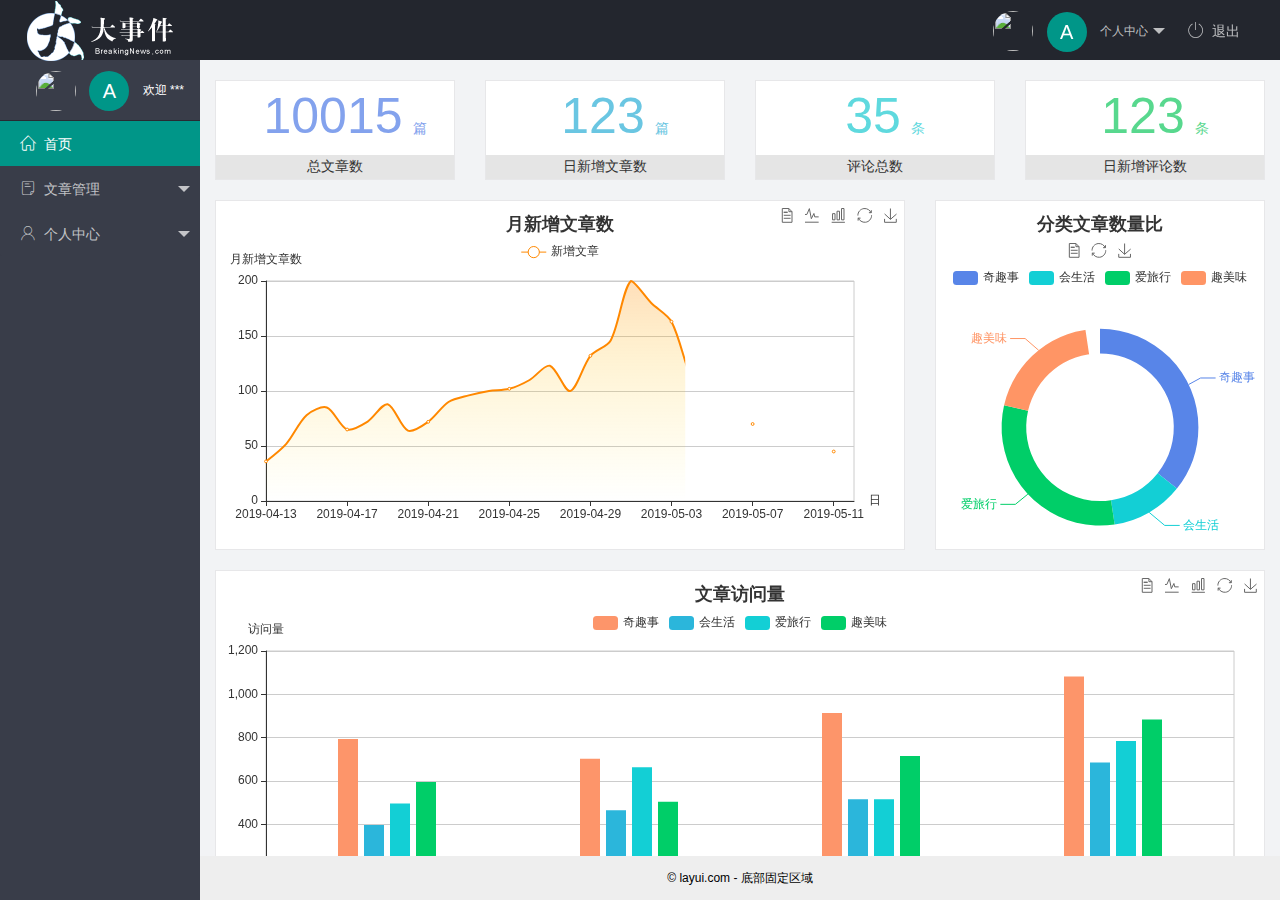
==== commit 99c2de15: "首页访问用户头像功能" ====
--- a/index.html
+++ b/index.html
@@ -20,23 +20,29 @@
             <!-- 头部区域（可配合layui已有的水平导航） -->
             <ul class="layui-nav layui-layout-right">
                 <li class="layui-nav-item">
-                    <a href="javascript:;">
+                    <a href="javascript:;" class="userinfo">
                         <img src="http://t.cn/RCzsdCq" class="layui-nav-img" />
+                        <span class="text-avatar">A</span>
                         个人中心
-                    </a>
+                      </a>
                     <dl class="layui-nav-child">
                         <dd><a href="">基本资料</a></dd>
                         <dd><a href="">更换头像</a></dd>
                         <dd><a href="">重置密码</a></dd>
                     </dl>
                 </li>
-                <li class="layui-nav-item"><a href=""><span class="iconfont icon-tuichu"></span>退出</a></li>
+                <li class="layui-nav-item" id="btnLogout"><a href="javascript:;"><span class="iconfont icon-tuichu"></span>退出</a></li>
             </ul>
         </div>
 
         <div class="layui-side layui-bg-black">
             <div class="layui-side-scroll">
                 <!-- 左侧导航区域（可配合layui已有的垂直导航） -->
+                <div class="userinfo">
+                    <img src="http://t.cn/RCzsdCq" class="layui-nav-img" />
+                    <span class="text-avatar">A</span>
+                    <span id="welcome">欢迎 ***</span>
+                </div>
                 <ul class="layui-nav layui-nav-tree" lay-shrink="all">
                     <li class="layui-nav-item  layui-this"><a href="/home/dashboard.html" target="fm"><span
                                 class="iconfont icon-home"></span>首页</a></li>
@@ -73,6 +79,9 @@
     </div>
     <!-- 导入 layui 的JS文件 -->
     <script src="/assets/lib/layui/layui.all.js"></script>
+    <script src="/assets/lib/jquery.js"></script>
+    <script src="/assets/js/base.js"></script>
+    <script src="/assets/js/index.js"></script>
 </body>
 
 </html>--- a/assets/css/index.css
+++ b/assets/css/index.css
@@ -23,4 +23,36 @@
 
 a {
     transition: none !important;
+}
+
+.userinfo {
+    height: 60px;
+    line-height: 60px;
+    text-align: center;
+    font-size: 12px;
+    user-select: none;
+}
+
+.layui-side-scroll .userinfo {
+    border-bottom: 1px solid #282b33;
+}
+
+.layui-nav-img {
+    width: 40px;
+    height: 40px;
+}
+
+.text-avatar {
+    display: inline-block;
+    width: 40px;
+    height: 40px;
+    background-color: #009688;
+    border-radius: 50%;
+    line-height: 40px;
+    text-align: center;
+    font-size: 20px;
+    color: #fff;
+    position: relative;
+    top: 4px;
+    margin-right: 10px;
 }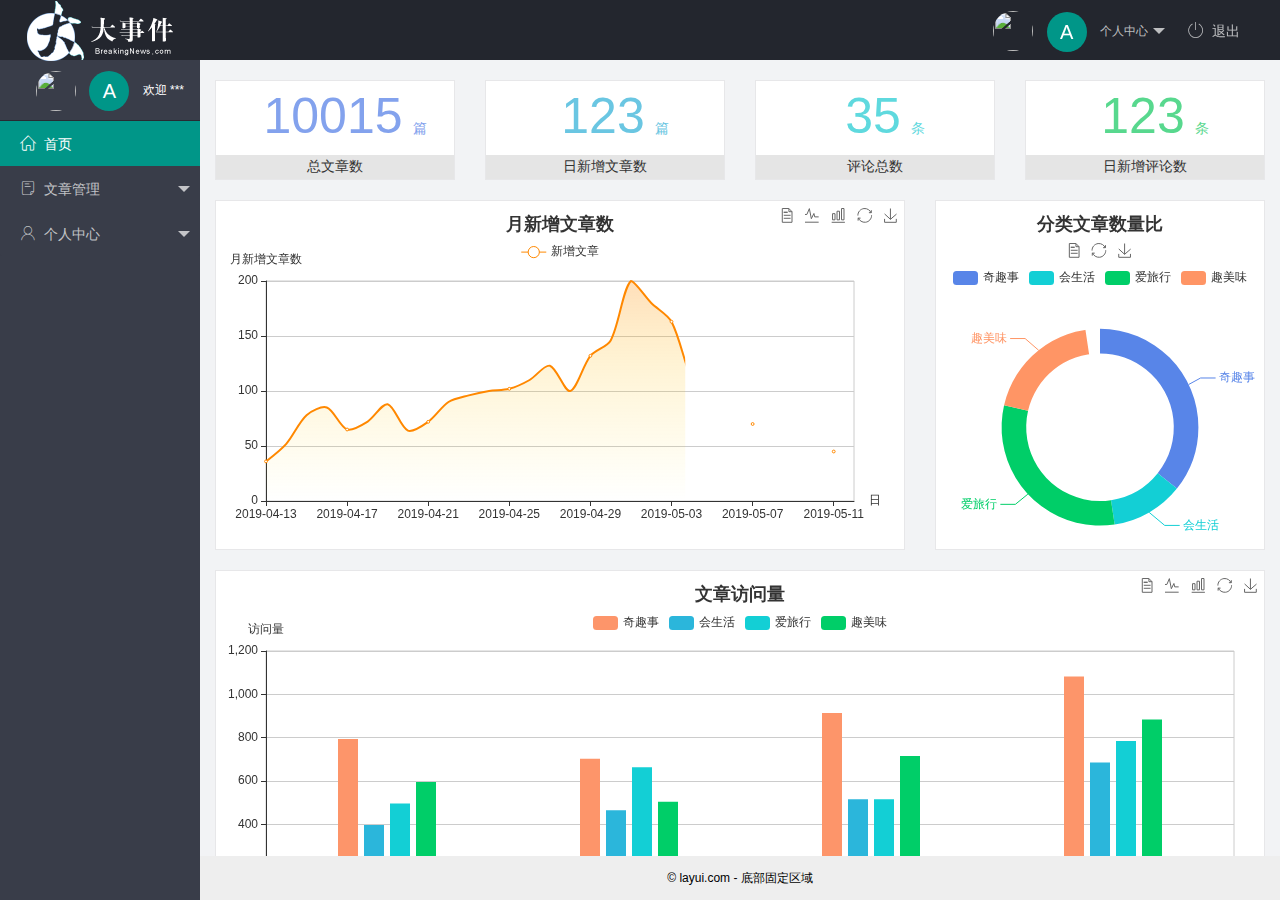
==== commit 6601c455: "初始user.html" ====
--- a/index.html
+++ b/index.html
@@ -20,7 +20,7 @@
             <!-- 头部区域（可配合layui已有的水平导航） -->
             <ul class="layui-nav layui-layout-right">
                 <li class="layui-nav-item">
-                    <a href="javascript:;" class="userinfo">
+                    <a href="/user/user_info.html" target="fm" class="userinfo">
                         <img src="http://t.cn/RCzsdCq" class="layui-nav-img" />
                         <span class="text-avatar">A</span>
                         个人中心
@@ -55,7 +55,7 @@
                         </dl>
                     </li>
                     <li class="layui-nav-item">
-                        <a href="javascript:;"><span class="iconfont icon-user"></span>个人中心</a>
+                        <a href="/user/user_info.html" target="fm"><span class="iconfont icon-user"></span>个人中心</a>
                         <dl class="layui-nav-child">
                             <dd><a href="javascript:;"><i class="layui-icon layui-icon-app"></i>基本资料</a></dd>
                             <dd><a href="javascript:;"><i class="layui-icon layui-icon-app"></i>更换头像</a></dd>
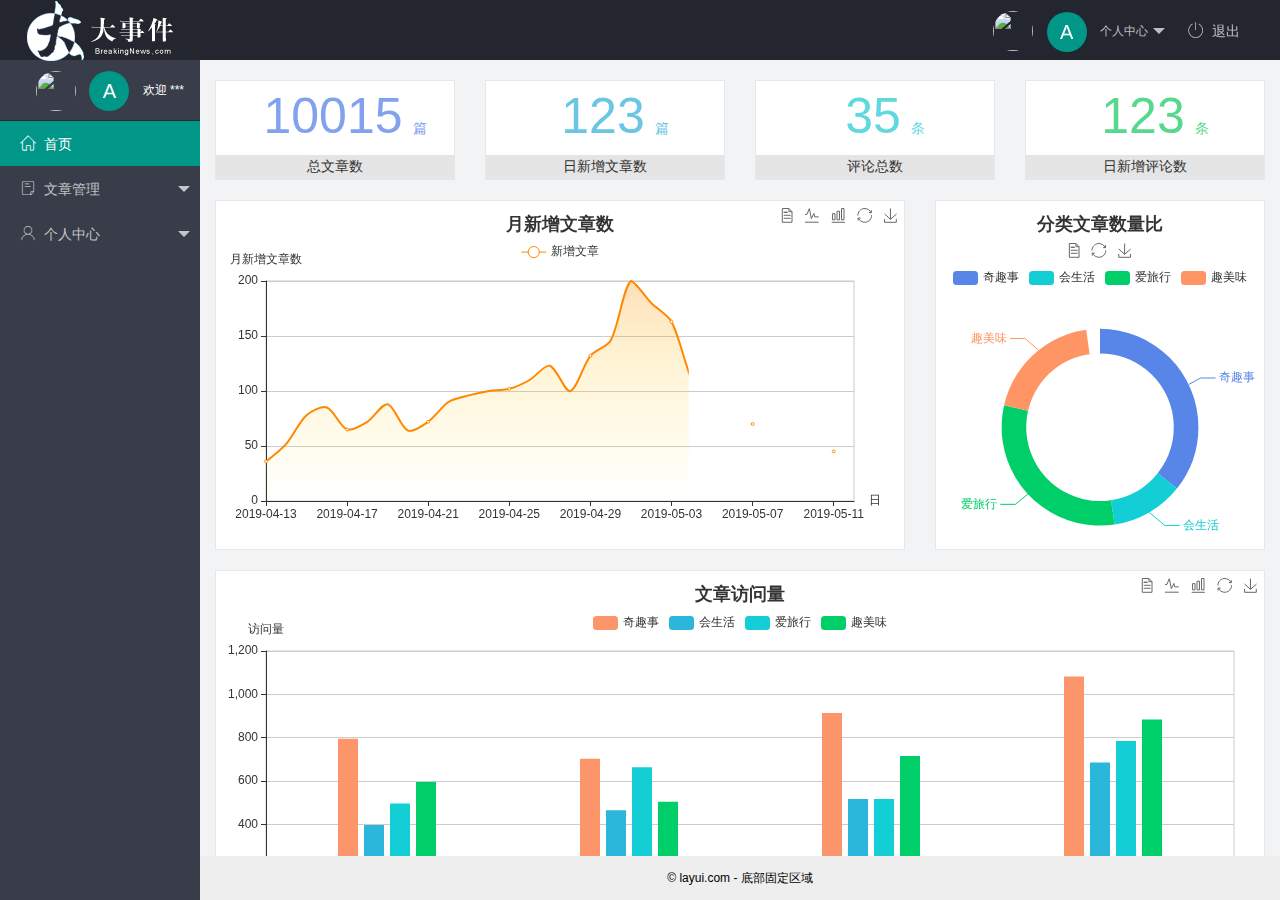
==== commit 336e3535: "完善user功能" ====
--- a/index.html
+++ b/index.html
@@ -25,11 +25,11 @@
                         <span class="text-avatar">A</span>
                         个人中心
                       </a>
-                    <dl class="layui-nav-child">
-                        <dd><a href="">基本资料</a></dd>
-                        <dd><a href="">更换头像</a></dd>
-                        <dd><a href="">重置密码</a></dd>
-                    </dl>
+                      <dl class="layui-nav-child">
+                        <dd><a href="/user/user_info.html" target="fm">基本资料</a></dd>
+                        <dd><a href="/user/user_avatar.html" target="fm">更换头像</a></dd>
+                        <dd><a href="/user/user_pwd.html" target="fm">重置密码</a></dd>
+                      </dl>
                 </li>
                 <li class="layui-nav-item" id="btnLogout"><a href="javascript:;"><span class="iconfont icon-tuichu"></span>退出</a></li>
             </ul>
@@ -58,8 +58,8 @@
                         <a href="/user/user_info.html" target="fm"><span class="iconfont icon-user"></span>个人中心</a>
                         <dl class="layui-nav-child">
                             <dd><a href="javascript:;"><i class="layui-icon layui-icon-app"></i>基本资料</a></dd>
-                            <dd><a href="javascript:;"><i class="layui-icon layui-icon-app"></i>更换头像</a></dd>
-                            <dd><a href=""><i class="layui-icon layui-icon-app"></i>重置密码</a></dd>
+                            <dd><a href="/user/user_avatar.html" target="fm"><i class="layui-icon layui-icon-app"></i>更换头像</a></dd>
+                            <dd><a href="/user/user_pwd.html" target="fm"><i class="layui-icon layui-icon-app"></i>重置密码</a></dd>
                         </dl>
                     </li>
                 </ul>
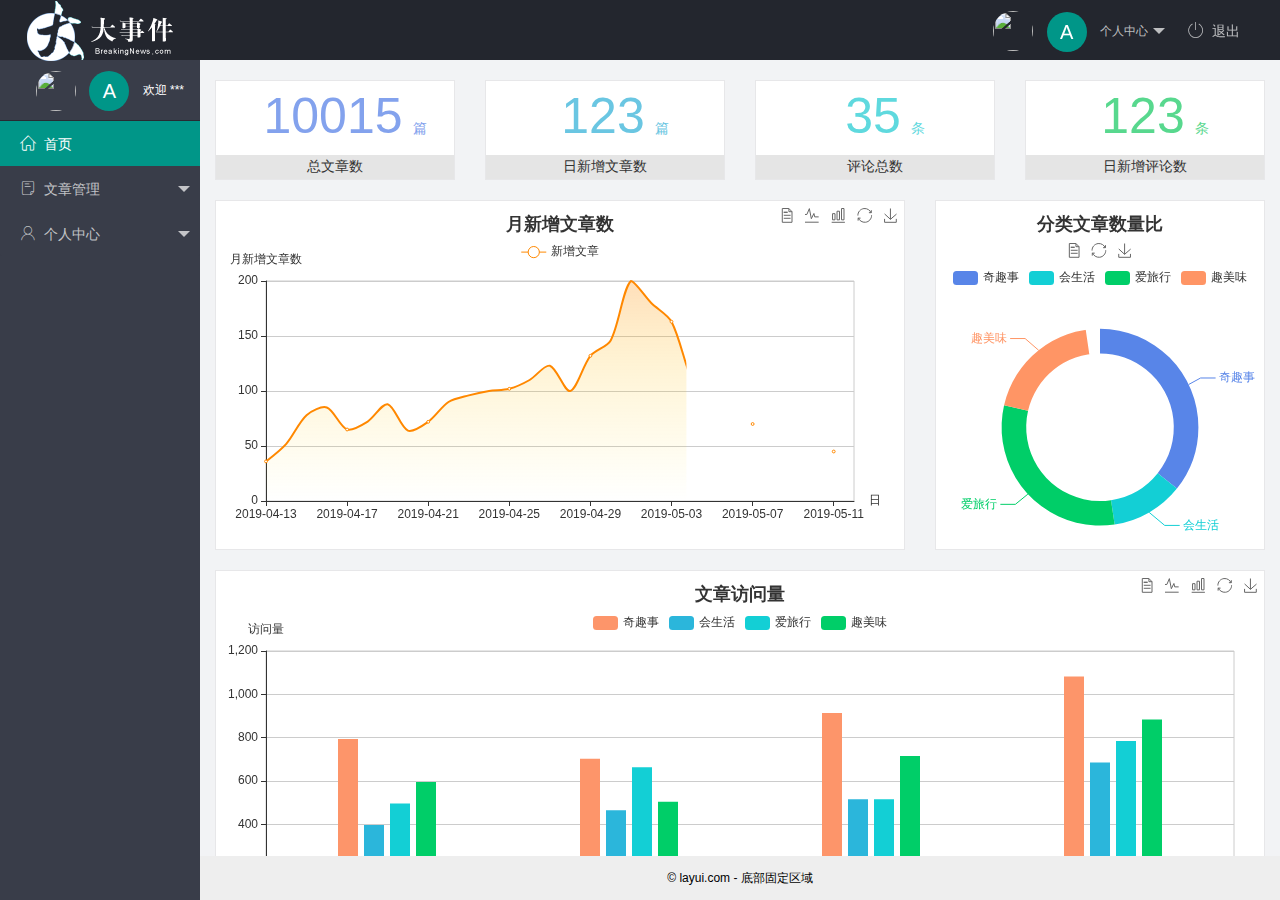
==== commit 1e2d5060: "用户功能结束" ====
--- a/index.html
+++ b/index.html
@@ -49,9 +49,9 @@
                     <li class="layui-nav-item">
                         <a class="" href="javascript:;"><span class="iconfont icon-16"></span>文章管理</a>
                         <dl class="layui-nav-child">
-                            <dd><a href="javascript:;"><i class="layui-icon layui-icon-app"></i>文章类别</a></dd>
-                            <dd><a href="javascript:;"><i class="layui-icon layui-icon-app"></i>文章列表</a></dd>
-                            <dd><a href="javascript:;"><i class="layui-icon layui-icon-app"></i>发布文章</a></dd>
+                            <dd><a href="/article/art_cate.html" target="fm"><i class="layui-icon layui-icon-app"></i>文章类别</a></dd>
+                            <dd><a href="/article/art_list.html" target="fm"><i class="layui-icon layui-icon-app"></i>文章列表</a></dd>
+                            <dd><a href="/article/art_pub.html" target="fm"><i class="layui-icon layui-icon-app"></i>发布文章</a></dd>
                         </dl>
                     </li>
                     <li class="layui-nav-item">
